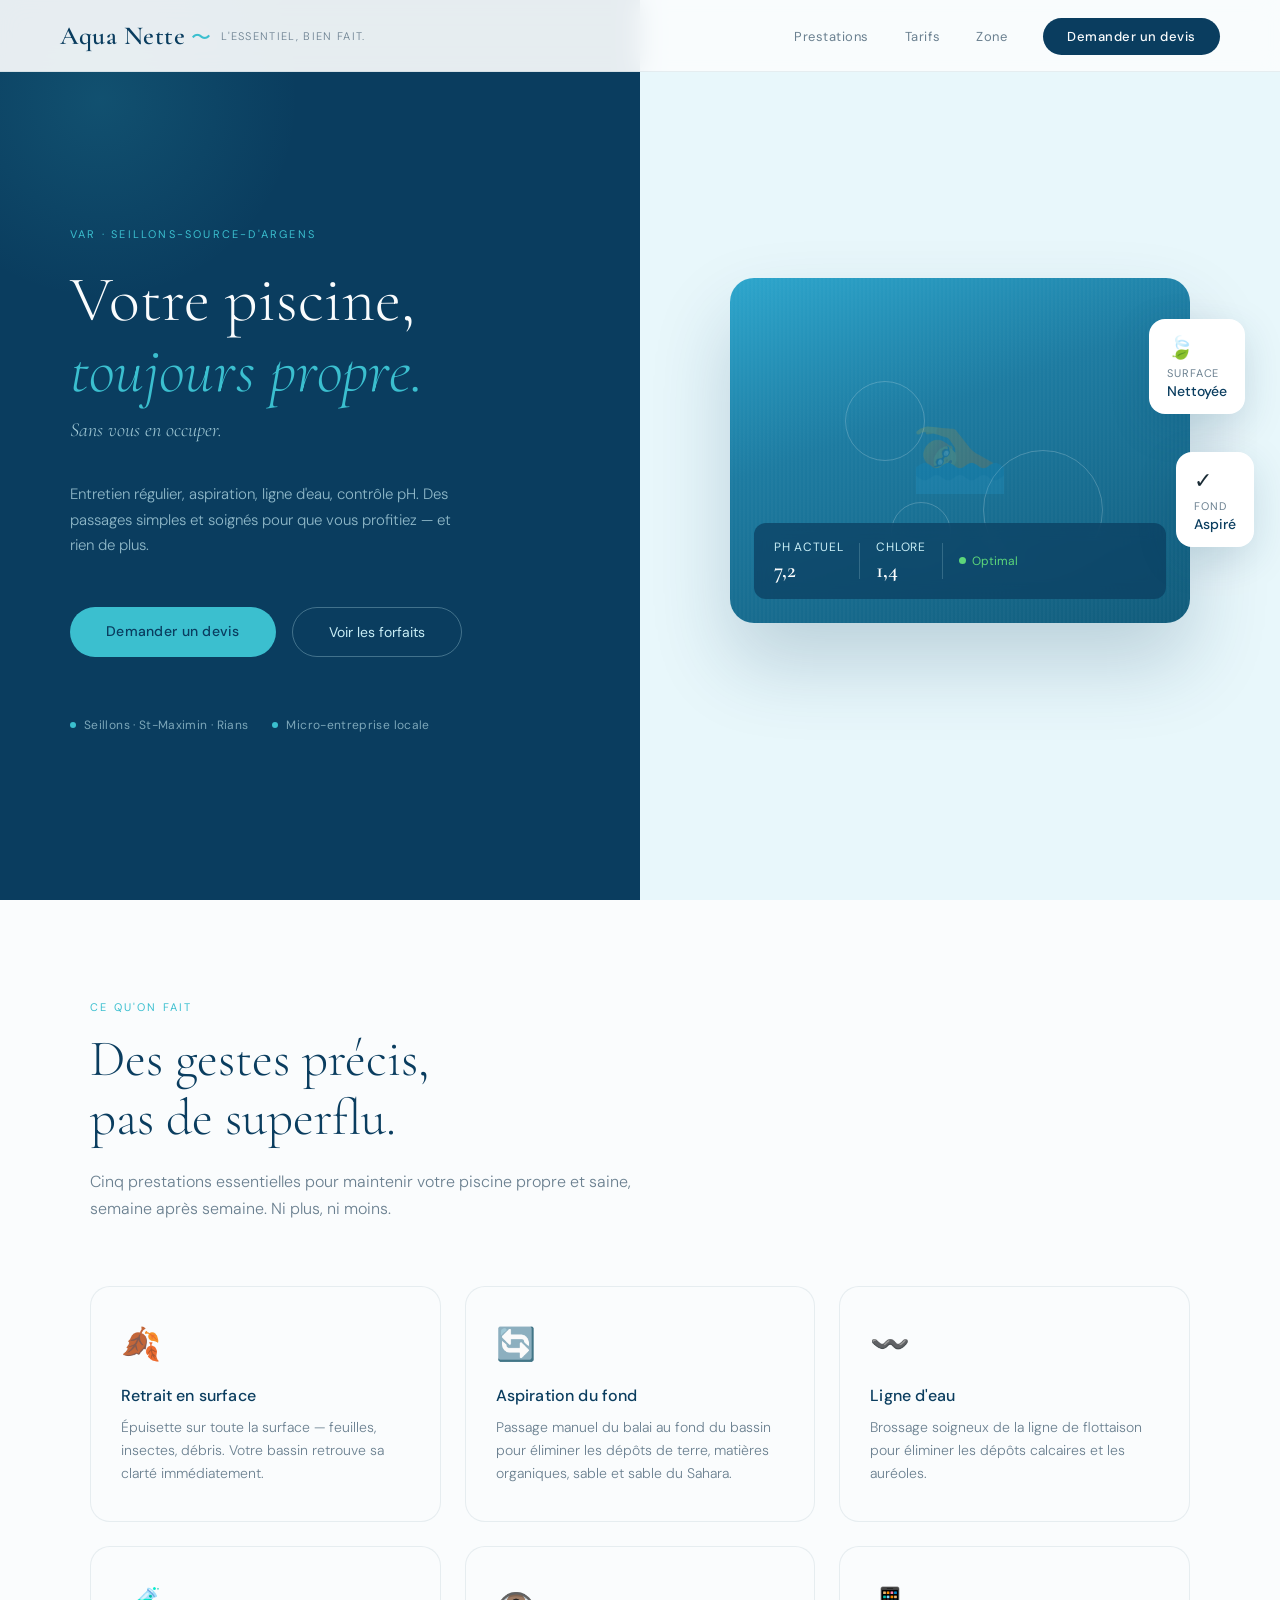
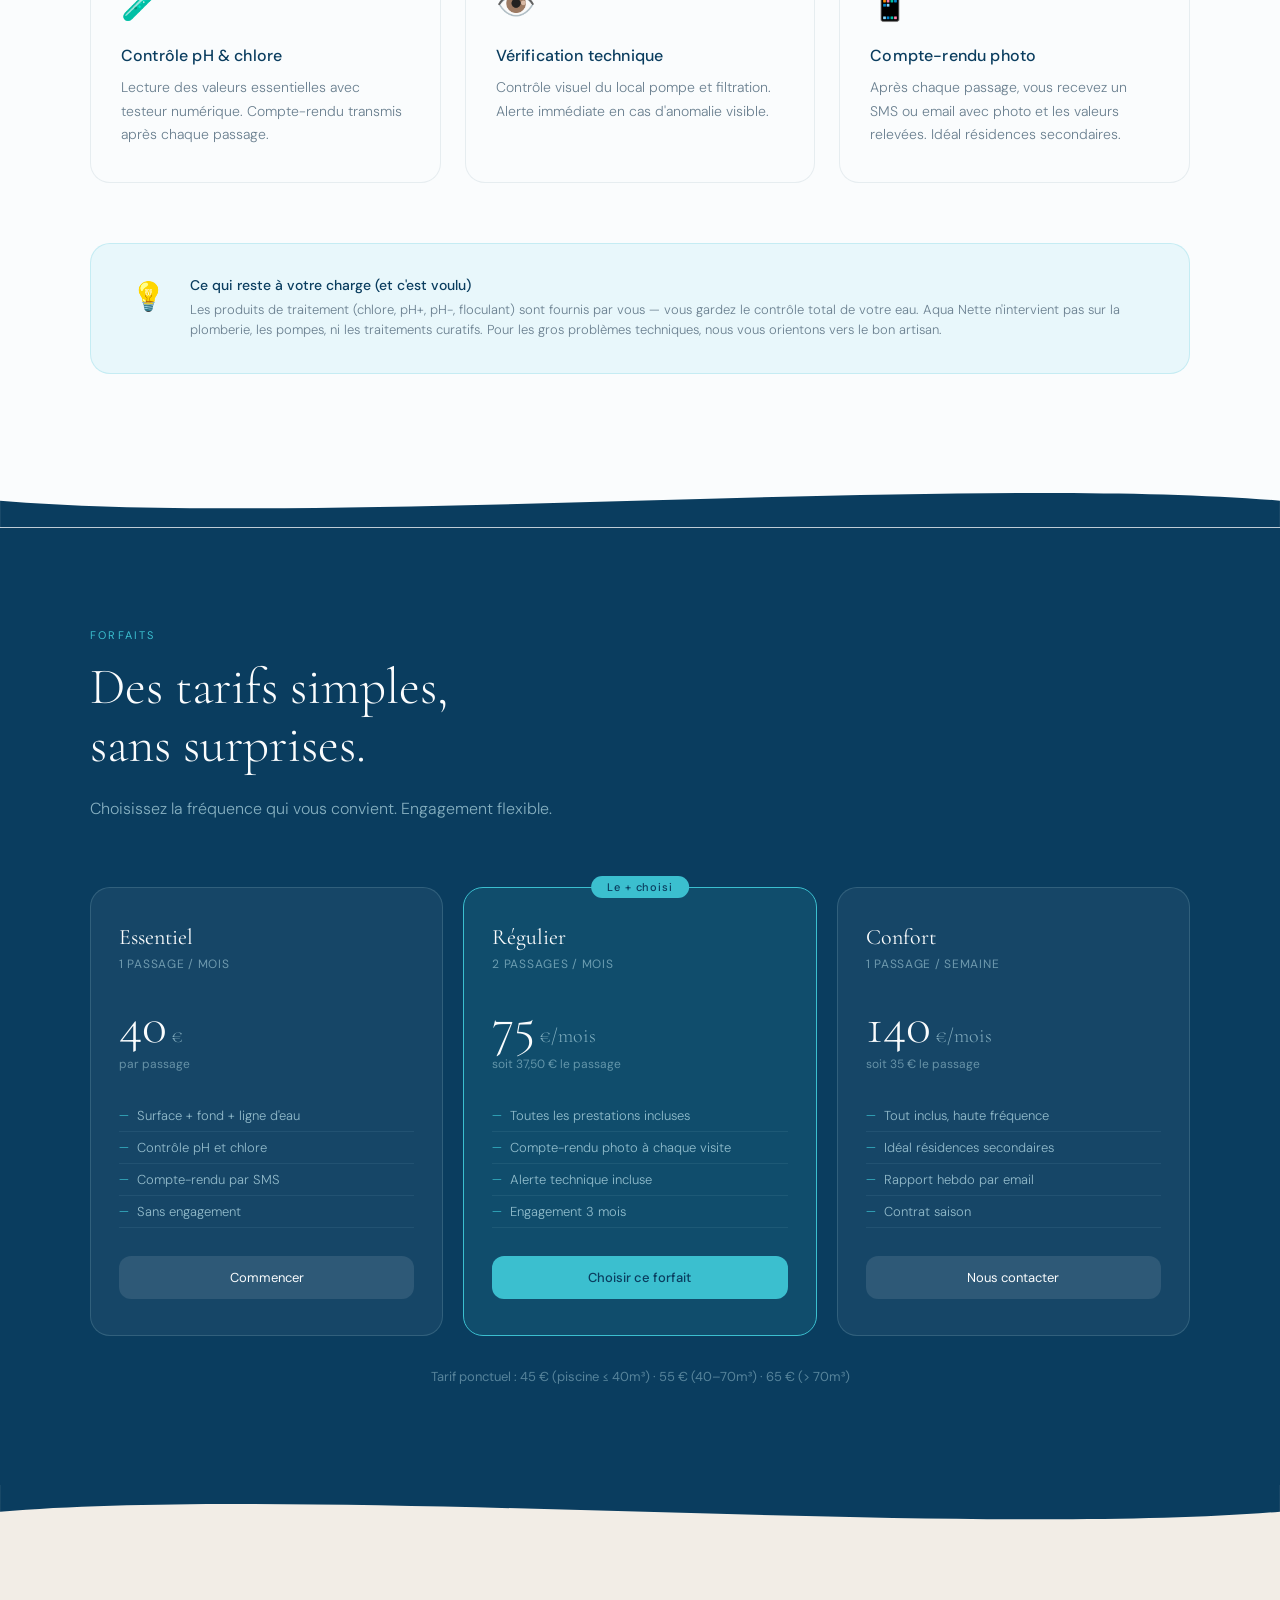
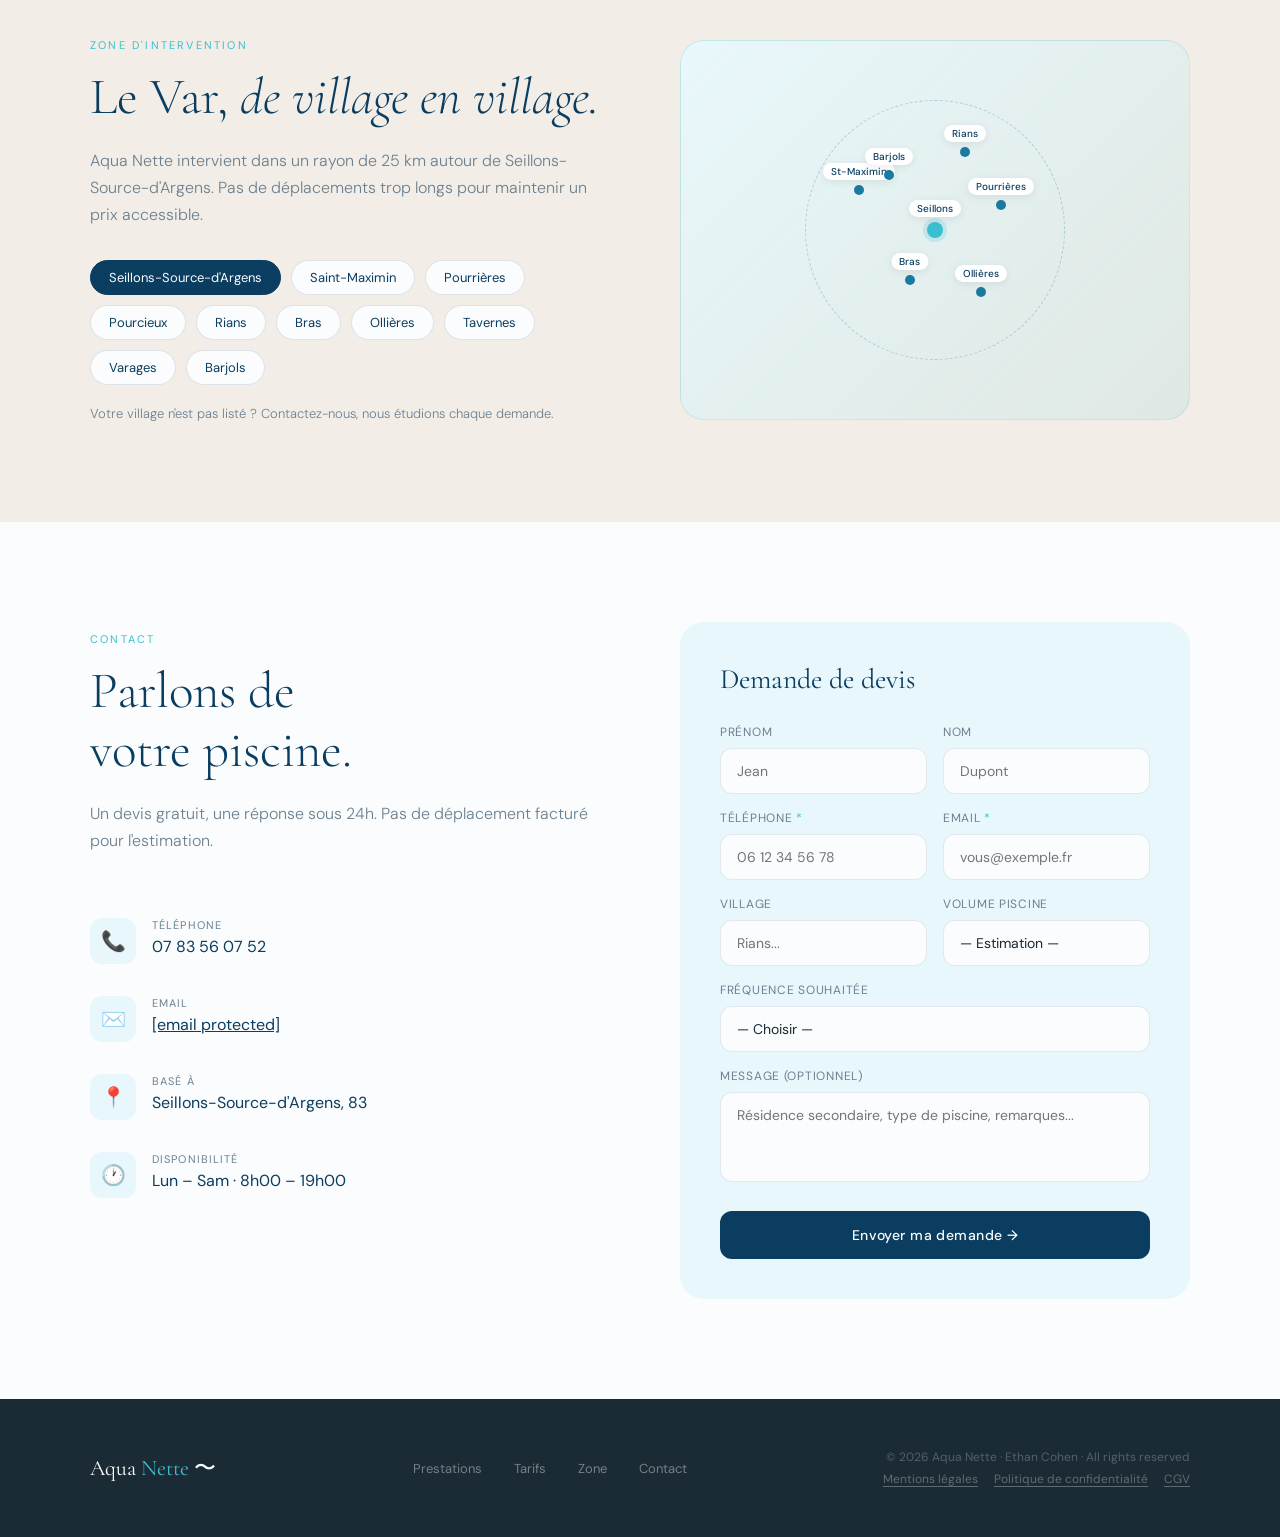
==== index.html @ e3f79525 "HTML file index final version" ====
<!DOCTYPE html>
<html lang="fr">
<head>
<meta charset="UTF-8">
<meta name="viewport" content="width=device-width, initial-scale=1.0">
<title>Aqua Nette — Nettoyage de piscines | Seillons-Source-d'Argens & Var</title>
<link rel="preconnect" href="https://fonts.googleapis.com">
<link rel="preconnect" href="https://fonts.gstatic.com" crossorigin>
<link href="https://fonts.googleapis.com/css2?family=Cormorant+Garamond:ital,wght@0,300;0,400;0,600;1,300;1,400&family=DM+Sans:wght@300;400;500&display=swap" rel="stylesheet">
<link rel="icon" type="image/png" href="assets/favicon-32x32.png">

<style>
:root {
  --bleu: #0A3D5F;
  --azure: #1B7AA0;
  --turquoise: #3BBFCF;
  --aqua-clair: #C8EDF5;
  --eau: #E8F7FB;
  --blanc: #FAFCFD;
  --sable: #F2EDE6;
  --texte: #1A2B35;
  --gris: #6B8090;
}

*, *::before, *::after { box-sizing: border-box; margin: 0; padding: 0; }

html { scroll-behavior: smooth; }

body {
  font-family: 'DM Sans', sans-serif;
  background: var(--blanc);
  color: var(--texte);
  overflow-x: hidden;
}

nav {
  position: fixed; top: 0; left: 0; right: 0; z-index: 100;
  display: flex; align-items: center; justify-content: space-between;
  padding: 20px 60px;
  background: rgba(250,252,253,0.92);
  backdrop-filter: blur(12px);
  border-bottom: 1px solid rgba(10,61,95,0.08);
  transition: all 0.3s ease;
}

.logo {
  display: flex; align-items: baseline; gap: 6px;
}
.logo-text {
  font-family: 'Cormorant Garamond', serif;
  font-size: 26px;
  font-weight: 600;
  color: var(--bleu);
  letter-spacing: 0.02em;
}
.logo-wave {
  color: var(--turquoise);
  font-size: 20px;
}
.logo-tagline {
  font-size: 11px;
  color: var(--gris);
  letter-spacing: 0.12em;
  text-transform: uppercase;
  font-weight: 300;
  margin-left: 4px;
  align-self: center;
}

nav ul { list-style: none; display: flex; gap: 36px; }
nav ul a {
  text-decoration: none;
  font-size: 13px;
  font-weight: 400;
  color: var(--gris);
  letter-spacing: 0.04em;
  transition: color 0.2s;
}
nav ul a:hover { color: var(--bleu); }

.nav-cta {
  background: var(--bleu);
  color: var(--blanc) !important;
  padding: 10px 24px;
  border-radius: 100px;
  font-weight: 500 !important;
  font-size: 13px !important;
  transition: background 0.2s, transform 0.2s !important;
}
.nav-cta:hover { background: var(--azure) !important; transform: translateY(-1px); }

.hero {
  min-height: 100vh;
  display: grid;
  grid-template-columns: 1fr 1fr;
  position: relative;
  overflow: hidden;
}

.hero-left {
  background: var(--bleu);
  display: flex; flex-direction: column; justify-content: center;
  padding: 140px 70px 80px 70px;
  position: relative;
  overflow: hidden;
}

.hero-left::before {
  content: '';
  position: absolute; top: -100px; left: -100px;
  width: 400px; height: 400px;
  background: radial-gradient(circle, rgba(59,191,207,0.15) 0%, transparent 70%);
  border-radius: 50%;
}

.hero-eyebrow {
  font-size: 11px;
  letter-spacing: 0.2em;
  text-transform: uppercase;
  color: var(--turquoise);
  font-weight: 400;
  margin-bottom: 24px;
  opacity: 0; animation: fadeUp 0.8s 0.2s forwards;
}

.hero-title {
  font-family: 'Cormorant Garamond', serif;
  font-size: clamp(48px, 5vw, 72px);
  font-weight: 300;
  color: var(--blanc);
  line-height: 1.1;
  margin-bottom: 12px;
  opacity: 0; animation: fadeUp 0.8s 0.35s forwards;
}

.hero-title em {
  font-style: italic;
  color: var(--turquoise);
}

.hero-subtitle {
  font-family: 'Cormorant Garamond', serif;
  font-size: 20px;
  font-weight: 300;
  font-style: italic;
  color: rgba(200,237,245,0.8);
  margin-bottom: 40px;
  opacity: 0; animation: fadeUp 0.8s 0.5s forwards;
}

.hero-desc {
  font-size: 15px;
  color: rgba(200,237,245,0.7);
  line-height: 1.7;
  max-width: 400px;
  margin-bottom: 48px;
  font-weight: 300;
  opacity: 0; animation: fadeUp 0.8s 0.65s forwards;
}

.hero-btns {
  display: flex; gap: 16px; flex-wrap: wrap;
  opacity: 0; animation: fadeUp 0.8s 0.8s forwards;
}

.btn-primary {
  background: var(--turquoise);
  color: var(--bleu);
  padding: 15px 36px;
  border-radius: 100px;
  font-size: 14px;
  font-weight: 500;
  text-decoration: none;
  transition: all 0.25s;
  letter-spacing: 0.02em;
}
.btn-primary:hover { background: #4DD4E6; transform: translateY(-2px); box-shadow: 0 8px 30px rgba(59,191,207,0.35); }

.btn-ghost {
  border: 1px solid rgba(200,237,245,0.3);
  color: var(--aqua-clair);
  padding: 15px 36px;
  border-radius: 100px;
  font-size: 14px;
  font-weight: 400;
  text-decoration: none;
  transition: all 0.25s;
}
.btn-ghost:hover { border-color: rgba(200,237,245,0.7); background: rgba(200,237,245,0.07); }

.hero-badges {
  display: flex; gap: 24px; margin-top: 60px;
  opacity: 0; animation: fadeUp 0.8s 0.95s forwards;
}
.badge {
  display: flex; align-items: center; gap: 8px;
  font-size: 12px; color: rgba(200,237,245,0.6);
  letter-spacing: 0.03em;
}
.badge-dot { width: 6px; height: 6px; border-radius: 50%; background: var(--turquoise); flex-shrink: 0; }

.hero-right {
  background: var(--eau);
  display: flex; align-items: center; justify-content: center;
  position: relative; overflow: hidden;
  padding: 100px 40px;
}

.pool-visual {
  position: relative;
  width: 100%; max-width: 460px;
  opacity: 0; animation: fadeIn 1.2s 0.6s forwards;
}

.pool-container {
  width: 100%;
  aspect-ratio: 4/3;
  border-radius: 24px;
  overflow: hidden;
  position: relative;
  box-shadow: 0 40px 80px rgba(10,61,95,0.2);
}

.pool-bg {
  width: 100%; height: 100%;
  background: linear-gradient(160deg, #2BA5CC 0%, #1B7AA0 40%, #0F5A7A 100%);
  position: relative;
  display: flex; align-items: center; justify-content: center;
}

.ripple {
  position: absolute;
  border-radius: 50%;
  border: 1px solid rgba(255,255,255,0.2);
  animation: ripple 4s linear infinite;
}
.ripple:nth-child(1) { width: 80px; height: 80px; top: 30%; left: 25%; animation-delay: 0s; }
.ripple:nth-child(2) { width: 120px; height: 120px; top: 50%; left: 55%; animation-delay: 1.5s; }
.ripple:nth-child(3) { width: 60px; height: 60px; top: 65%; left: 35%; animation-delay: 3s; }

@keyframes ripple {
  0% { transform: scale(0.8); opacity: 0.6; }
  100% { transform: scale(2.5); opacity: 0; }
}

.water-shimmer {
  position: absolute; inset: 0;
  background: repeating-linear-gradient(
    90deg,
    rgba(255,255,255,0) 0px,
    rgba(255,255,255,0.04) 2px,
    rgba(255,255,255,0) 4px
  );
  animation: shimmer 8s linear infinite;
}
@keyframes shimmer {
  0% { background-position: 0 0; }
  100% { background-position: 200px 0; }
}

.pool-icon {
  font-size: 80px;
  opacity: 0.15;
  filter: blur(0px);
}

.pool-overlay {
  position: absolute; bottom: 24px; left: 24px; right: 24px;
  background: rgba(10,61,95,0.7);
  backdrop-filter: blur(8px);
  border-radius: 12px;
  padding: 16px 20px;
  display: flex; align-items: center; gap: 16px;
}
.pool-overlay-label { font-size: 12px; color: var(--aqua-clair); letter-spacing: 0.06em; text-transform: uppercase; margin-bottom: 2px; }
.pool-overlay-value { font-family: 'Cormorant Garamond', serif; font-size: 22px; font-weight: 600; color: var(--blanc); }
.pool-overlay-divider { width: 1px; height: 36px; background: rgba(200,237,245,0.2); }
.pool-status { display: flex; align-items: center; gap: 6px; font-size: 12px; color: #5DD67A; }
.status-dot { width: 7px; height: 7px; border-radius: 50%; background: #5DD67A; animation: pulse 2s infinite; }
@keyframes pulse { 0%,100% { opacity: 1; } 50% { opacity: 0.4; } }

.float-card {
  position: absolute;
  background: white;
  border-radius: 16px;
  padding: 14px 18px;
  box-shadow: 0 12px 40px rgba(10,61,95,0.15);
  animation: float 5s ease-in-out infinite;
}
.float-card:nth-child(2) { animation-delay: 2s; top: 15%; right: -10%; }
.float-card:nth-child(3) { animation-delay: 1s; bottom: 20%; right: -8%; }

@keyframes float {
  0%, 100% { transform: translateY(0); }
  50% { transform: translateY(-8px); }
}

.card-icon { font-size: 22px; margin-bottom: 4px; }
.card-label { font-size: 11px; color: var(--gris); text-transform: uppercase; letter-spacing: 0.08em; }
.card-value { font-size: 14px; font-weight: 500; color: var(--bleu); margin-top: 2px; }

.section { padding: 100px 60px; }
.section-center { max-width: 1100px; margin: 0 auto; }

.section-label {
  font-size: 11px;
  letter-spacing: 0.2em;
  text-transform: uppercase;
  color: var(--turquoise);
  font-weight: 400;
  margin-bottom: 16px;
}

.section-title {
  font-family: 'Cormorant Garamond', serif;
  font-size: clamp(36px, 4vw, 54px);
  font-weight: 300;
  color: var(--bleu);
  line-height: 1.15;
  margin-bottom: 20px;
}

.section-lead {
  font-size: 16px;
  color: var(--gris);
  line-height: 1.7;
  max-width: 560px;
  font-weight: 300;
  margin-bottom: 64px;
}

.services-grid {
  display: grid;
  grid-template-columns: repeat(3, 1fr);
  gap: 24px;
  margin-bottom: 60px;
}

.service-card {
  background: var(--blanc);
  border: 1px solid rgba(10,61,95,0.08);
  border-radius: 20px;
  padding: 36px 30px;
  transition: all 0.3s ease;
  position: relative;
  overflow: hidden;
}
.service-card::before {
  content: '';
  position: absolute; bottom: 0; left: 0; right: 0; height: 3px;
  background: linear-gradient(90deg, var(--turquoise), var(--azure));
  transform: scaleX(0);
  transform-origin: left;
  transition: transform 0.35s ease;
}
.service-card:hover { transform: translateY(-4px); box-shadow: 0 20px 50px rgba(10,61,95,0.1); border-color: rgba(27,122,160,0.2); }
.service-card:hover::before { transform: scaleX(1); }

.service-icon {
  font-size: 32px;
  margin-bottom: 20px;
  display: block;
}
.service-title {
  font-size: 16px;
  font-weight: 500;
  color: var(--bleu);
  margin-bottom: 10px;
  letter-spacing: 0.01em;
}
.service-desc {
  font-size: 14px;
  color: var(--gris);
  line-height: 1.65;
  font-weight: 300;
}

.not-included {
  background: var(--eau);
  border-radius: 20px;
  padding: 32px 40px;
  border: 1px solid rgba(59,191,207,0.2);
  display: flex; align-items: flex-start; gap: 24px;
}
.not-included-icon { font-size: 28px; flex-shrink: 0; margin-top: 2px; }
.not-included-title { font-size: 14px; font-weight: 500; color: var(--bleu); margin-bottom: 6px; }
.not-included-desc { font-size: 13px; color: var(--gris); line-height: 1.6; font-weight: 300; }

.tarifs-bg { background: var(--bleu); }

.tarifs-grid {
  display: grid;
  grid-template-columns: repeat(3, 1fr);
  gap: 20px;
}

.tarif-card {
  background: rgba(255,255,255,0.05);
  border: 1px solid rgba(200,237,245,0.15);
  border-radius: 20px;
  padding: 36px 28px;
  transition: all 0.3s;
  position: relative;
}
.tarif-card.featured {
  background: rgba(59,191,207,0.12);
  border-color: var(--turquoise);
}
.tarif-card:hover { background: rgba(255,255,255,0.08); transform: translateY(-3px); }

.tarif-badge {
  position: absolute; top: -12px; left: 50%; transform: translateX(-50%);
  background: var(--turquoise);
  color: var(--bleu);
  font-size: 11px; font-weight: 500;
  padding: 4px 16px;
  border-radius: 100px;
  letter-spacing: 0.08em;
  white-space: nowrap;
}

.tarif-name {
  font-family: 'Cormorant Garamond', serif;
  font-size: 22px;
  font-weight: 400;
  color: var(--blanc);
  margin-bottom: 6px;
}
.tarif-freq {
  font-size: 12px;
  color: rgba(200,237,245,0.5);
  letter-spacing: 0.06em;
  margin-bottom: 28px;
  text-transform: uppercase;
}
.tarif-price {
  font-family: 'Cormorant Garamond', serif;
  font-size: 52px;
  font-weight: 300;
  color: var(--blanc);
  line-height: 1;
  margin-bottom: 4px;
}
.tarif-price span {
  font-size: 20px;
  color: rgba(200,237,245,0.6);
  margin-left: 4px;
}
.tarif-per { font-size: 12px; color: rgba(200,237,245,0.45); margin-bottom: 28px; }
.tarif-list { list-style: none; }
.tarif-list li {
  font-size: 13px; color: rgba(200,237,245,0.7);
  padding: 7px 0;
  border-bottom: 1px solid rgba(200,237,245,0.07);
  display: flex; align-items: center; gap: 8px;
  font-weight: 300;
}
.tarif-list li::before { content: '—'; color: var(--turquoise); font-size: 12px; flex-shrink: 0; }

.tarif-cta {
  display: block;
  margin-top: 28px;
  text-align: center;
  background: rgba(255,255,255,0.1);
  color: var(--blanc);
  padding: 13px;
  border-radius: 12px;
  font-size: 13px;
  text-decoration: none;
  transition: background 0.2s;
}
.tarif-cta:hover, .tarif-card.featured .tarif-cta { background: var(--turquoise); color: var(--bleu); font-weight: 500; }

.zone-section { background: var(--sable); }
.zone-grid { display: grid; grid-template-columns: 1fr 1fr; gap: 80px; align-items: center; }

.villages-list {
  display: flex; flex-wrap: wrap; gap: 10px;
  margin-top: 32px;
}
.village-tag {
  background: var(--blanc);
  border: 1px solid rgba(10,61,95,0.12);
  border-radius: 100px;
  padding: 8px 18px;
  font-size: 13px;
  color: var(--bleu);
  font-weight: 400;
  transition: all 0.2s;
}
.village-tag:hover { background: var(--bleu); color: var(--blanc); border-color: var(--bleu); }
.village-tag.main { background: var(--bleu); color: var(--blanc); border-color: var(--bleu); }

.map-visual {
  background: linear-gradient(135deg, var(--eau) 0%, rgba(59,191,207,0.1) 100%);
  border-radius: 24px;
  height: 380px;
  display: flex; align-items: center; justify-content: center;
  position: relative;
  border: 1px solid rgba(59,191,207,0.2);
  overflow: hidden;
}

.map-dot {
  position: absolute;
  width: 10px; height: 10px;
  border-radius: 50%;
  background: var(--azure);
}
.map-dot.center { width: 16px; height: 16px; background: var(--turquoise); box-shadow: 0 0 0 4px rgba(59,191,207,0.2); }
.map-dot::after {
  content: attr(data-name);
  position: absolute; top: -22px; left: 50%; transform: translateX(-50%);
  white-space: nowrap; font-size: 10px; color: var(--bleu); font-weight: 500;
  background: white; padding: 2px 8px; border-radius: 100px;
  box-shadow: 0 2px 8px rgba(0,0,0,0.08);
}

.map-radius {
  position: absolute;
  width: 260px; height: 260px;
  border-radius: 50%;
  border: 1px dashed rgba(27,122,160,0.3);
  top: 50%; left: 50%; transform: translate(-50%, -50%);
}

.contact-grid { display: grid; grid-template-columns: 1fr 1fr; gap: 80px; align-items: start; }

.contact-info { padding-top: 10px; }

.contact-item {
  display: flex; align-items: flex-start; gap: 16px;
  margin-bottom: 32px;
}
.contact-icon-box {
  width: 46px; height: 46px;
  background: var(--eau);
  border-radius: 12px;
  display: flex; align-items: center; justify-content: center;
  font-size: 20px;
  flex-shrink: 0;
}
.contact-label { font-size: 11px; color: var(--gris); text-transform: uppercase; letter-spacing: 0.1em; margin-bottom: 4px; }
.contact-value { font-size: 16px; color: var(--bleu); font-weight: 400; }

.contact-form {
  background: var(--eau);
  border-radius: 24px;
  padding: 40px;
}
.form-success {
  display: none;
  flex-direction: column;
  align-items: center;
  justify-content: center;
  text-align: center;
  padding: 60px 40px;
  gap: 20px;
  min-height: 320px;
}
.form-success-icon {
  width: 72px; height: 72px;
  background: var(--turquoise);
  border-radius: 50%;
  display: flex; align-items: center; justify-content: center;
  font-size: 32px;
  animation: popIn 0.4s cubic-bezier(0.175,0.885,0.32,1.275) forwards;
}
.form-success-title {
  font-family: 'Cormorant Garamond', serif;
  font-size: 28px; font-weight: 400;
  color: var(--bleu);
}
.form-success-text {
  font-size: 14px; color: var(--gris);
  line-height: 1.7; max-width: 340px;
}
.form-success-back {
  margin-top: 8px;
  background: var(--bleu); color: white;
  border: none; padding: 14px 32px;
  border-radius: 100px; font-size: 13px;
  font-family: 'DM Sans', sans-serif;
  cursor: pointer; font-weight: 500;
  transition: background 0.2s;
}
.form-success-back:hover { background: var(--azure); }
@keyframes popIn {
  from { transform: scale(0); opacity: 0; }
  to   { transform: scale(1); opacity: 1; }
}
.form-title {
  font-family: 'Cormorant Garamond', serif;
  font-size: 28px; font-weight: 400;
  color: var(--bleu);
  margin-bottom: 28px;
}
.form-row { display: grid; grid-template-columns: 1fr 1fr; gap: 16px; }
.form-group { margin-bottom: 16px; }
.form-label { font-size: 12px; color: var(--gris); letter-spacing: 0.06em; text-transform: uppercase; margin-bottom: 8px; display: block; font-weight: 400; }
.form-input, .form-select, .form-textarea {
  width: 100%;
  background: var(--blanc);
  border: 1px solid rgba(10,61,95,0.1);
  border-radius: 12px;
  padding: 13px 16px;
  font-family: 'DM Sans', sans-serif;
  font-size: 14px;
  color: var(--texte);
  outline: none;
  transition: border 0.2s, box-shadow 0.2s;
  appearance: none;
  -webkit-appearance: none;
}
.form-input:focus, .form-select:focus, .form-textarea:focus {
  border-color: var(--turquoise);
  box-shadow: 0 0 0 3px rgba(59,191,207,0.12);
}
.form-textarea { resize: none; height: 90px; }

.form-submit {
  width: 100%;
  background: var(--bleu);
  color: var(--blanc);
  border: none;
  padding: 15px;
  border-radius: 12px;
  font-family: 'DM Sans', sans-serif;
  font-size: 14px;
  font-weight: 500;
  cursor: pointer;
  transition: all 0.25s;
  margin-top: 8px;
  letter-spacing: 0.03em;
}
.form-submit:hover { background: var(--azure); transform: translateY(-1px); box-shadow: 0 6px 20px rgba(10,61,95,0.25); }

footer {
  background: var(--texte);
  padding: 50px 60px;
}
.footer-inner {
  max-width: 1100px; margin: 0 auto;
  display: flex; align-items: center; justify-content: space-between;
  flex-wrap: wrap; gap: 24px;
}
.footer-logo { font-family: 'Cormorant Garamond', serif; font-size: 22px; color: var(--blanc); font-weight: 400; }
.footer-logo span { color: var(--turquoise); }
.footer-links { display: flex; gap: 32px; }
.footer-links a { font-size: 13px; color: rgba(255,255,255,0.4); text-decoration: none; transition: color 0.2s; }
.footer-links a:hover { color: var(--turquoise); }
.footer-copy { font-size: 12px; color: rgba(255,255,255,0.25); }
.footer-mentions { font-size: 12px; color: rgba(255,255,255,0.3); cursor: pointer; text-decoration: underline; text-underline-offset: 3px; transition: color 0.2s; }
.footer-mentions:hover { color: var(--turquoise); }

.modal-overlay {
  display: none;
  position: fixed; inset: 0; z-index: 999;
  background: rgba(10,61,95,0.7);
  backdrop-filter: blur(6px);
  align-items: center; justify-content: center;
  padding: 24px;
}
.modal-overlay.open { display: flex; }
.modal-box {
  background: var(--blanc);
  border-radius: 20px;
  max-width: 720px; width: 100%;
  max-height: 85vh;
  overflow-y: auto;
  box-shadow: 0 40px 80px rgba(10,61,95,0.3);
  position: relative;
}
.modal-header {
  position: sticky; top: 0;
  background: var(--bleu);
  padding: 24px 32px;
  border-radius: 20px 20px 0 0;
  display: flex; align-items: center; justify-content: space-between;
}
.modal-title { font-family: 'Cormorant Garamond', serif; font-size: 26px; font-weight: 400; color: white; }
.modal-close {
  background: rgba(255,255,255,0.1); border: none; color: white;
  width: 36px; height: 36px; border-radius: 50%; font-size: 18px;
  cursor: pointer; display: flex; align-items: center; justify-content: center;
  transition: background 0.2s;
}
.modal-close:hover { background: rgba(255,255,255,0.2); }
.modal-body { padding: 32px; }
.ml-section { margin-bottom: 28px; }
.ml-title {
  font-size: 13px; font-weight: 600; color: var(--bleu);
  letter-spacing: 0.06em; text-transform: uppercase;
  margin-bottom: 10px;
  padding-bottom: 6px;
  border-bottom: 1px solid rgba(10,61,95,0.1);
}
.ml-text { font-size: 13.5px; color: #3a4a55; line-height: 1.75; font-weight: 300; }
.ml-text strong { font-weight: 500; color: var(--bleu); }
.ml-notice {
  background: var(--eau);
  border-left: 3px solid var(--turquoise);
  border-radius: 0 10px 10px 0;
  padding: 14px 16px;
  font-size: 12.5px; color: var(--bleu); line-height: 1.6;
  margin-top: 8px;
}

@keyframes fadeUp {
  from { opacity: 0; transform: translateY(24px); }
  to { opacity: 1; transform: translateY(0); }
}
@keyframes fadeIn {
  from { opacity: 0; }
  to { opacity: 1; }
}

.reveal {
  opacity: 0; transform: translateY(30px);
  transition: opacity 0.7s ease, transform 0.7s ease;
}
.reveal.visible { opacity: 1; transform: translateY(0); }

@media (max-width: 900px) {
  nav { padding: 16px 24px; }
  nav ul { display: none; }
  .hero { grid-template-columns: 1fr; }
  .hero-left { padding: 120px 32px 60px; }
  .hero-right { min-height: 400px; padding: 60px 24px; }
  .section { padding: 70px 24px; }
  .services-grid, .tarifs-grid, .zone-grid, .contact-grid { grid-template-columns: 1fr; gap: 24px; }
  .float-card { display: none; }
}

.wave-divider {
  width: 100%; overflow: hidden; line-height: 0;
  background: var(--bleu);
}
.wave-divider svg { display: block; }
</style>
</head>
<body>

<nav>
  <div class="logo">
    <span class="logo-text">Aqua Nette</span>
    <span class="logo-wave">〜</span>
    <span class="logo-tagline">L'essentiel, bien fait.</span>
  </div>
  <ul>
    <li><a href="#services">Prestations</a></li>
    <li><a href="#tarifs">Tarifs</a></li>
    <li><a href="#zone">Zone</a></li>
    <li><a href="#contact" class="nav-cta">Demander un devis</a></li>
  </ul>
</nav>

<section class="hero">
  <div class="hero-left">
    <p class="hero-eyebrow">Var · Seillons-Source-d'Argens</p>
    <h1 class="hero-title">Votre piscine,<br><em>toujours propre.</em></h1>
    <p class="hero-subtitle">Sans vous en occuper.</p>
    <p class="hero-desc">Entretien régulier, aspiration, ligne d'eau, contrôle pH. Des passages simples et soignés pour que vous profitiez — et rien de plus.</p>
    <div class="hero-btns">
      <a href="#contact" class="btn-primary">Demander un devis</a>
      <a href="#tarifs" class="btn-ghost">Voir les forfaits</a>
    </div>
    <div class="hero-badges">
      <div class="badge"><div class="badge-dot"></div> Seillons · St-Maximin · Rians</div>
      <div class="badge"><div class="badge-dot"></div> Micro-entreprise locale</div>
    </div>
  </div>

  <div class="hero-right">
    <div class="pool-visual">
      <div class="pool-container">
        <div class="pool-bg">
          <div class="ripple"></div>
          <div class="ripple"></div>
          <div class="ripple"></div>
          <div class="water-shimmer"></div>
          <div class="pool-icon">🏊</div>
          <div class="pool-overlay">
            <div>
              <div class="pool-overlay-label">pH actuel</div>
              <div class="pool-overlay-value">7,2</div>
            </div>
            <div class="pool-overlay-divider"></div>
            <div>
              <div class="pool-overlay-label">Chlore</div>
              <div class="pool-overlay-value">1,4</div>
            </div>
            <div class="pool-overlay-divider"></div>
            <div class="pool-status">
              <div class="status-dot"></div>
              Optimal
            </div>
          </div>
        </div>
      </div>

      <div class="float-card" style="top:12%; right:-12%; animation-delay:0s;">
        <div class="card-icon">🍃</div>
        <div class="card-label">Surface</div>
        <div class="card-value">Nettoyée</div>
      </div>

      <div class="float-card" style="bottom:22%; right:-14%; animation-delay:1.8s;">
        <div class="card-icon">✓</div>
        <div class="card-label">Fond</div>
        <div class="card-value">Aspiré</div>
      </div>
    </div>
  </div>
</section>

<section class="section" id="services">
  <div class="section-center">
    <p class="section-label reveal">Ce qu'on fait</p>
    <h2 class="section-title reveal">Des gestes précis,<br>pas de superflu.</h2>
    <p class="section-lead reveal">Cinq prestations essentielles pour maintenir votre piscine propre et saine, semaine après semaine. Ni plus, ni moins.</p>

    <div class="services-grid">
      <div class="service-card reveal">
        <span class="service-icon">🍂</span>
        <div class="service-title">Retrait en surface</div>
        <p class="service-desc">Épuisette sur toute la surface — feuilles, insectes, débris. Votre bassin retrouve sa clarté immédiatement.</p>
      </div>
      <div class="service-card reveal" style="transition-delay:0.1s">
        <span class="service-icon">🔄</span>
        <div class="service-title">Aspiration du fond</div>
        <p class="service-desc">Passage manuel du balai au fond du bassin pour éliminer les dépôts de terre, matières organiques, sable et sable du Sahara.</p>
      </div>
      <div class="service-card reveal" style="transition-delay:0.2s">
        <span class="service-icon">〰️</span>
        <div class="service-title">Ligne d'eau</div>
        <p class="service-desc">Brossage soigneux de la ligne de flottaison pour éliminer les dépôts calcaires et les auréoles.</p>
      </div>
      <div class="service-card reveal" style="transition-delay:0.1s">
        <span class="service-icon">🧪</span>
        <div class="service-title">Contrôle pH & chlore</div>
        <p class="service-desc">Lecture des valeurs essentielles avec testeur numérique. Compte-rendu transmis après chaque passage.</p>
      </div>
      <div class="service-card reveal" style="transition-delay:0.2s">
        <span class="service-icon">👁️</span>
        <div class="service-title">Vérification technique</div>
        <p class="service-desc">Contrôle visuel du local pompe et filtration. Alerte immédiate en cas d'anomalie visible.</p>
      </div>
      <div class="service-card reveal" style="transition-delay:0.3s" style="background: var(--eau); border-color: rgba(59,191,207,0.25);">
        <span class="service-icon">📱</span>
        <div class="service-title">Compte-rendu photo</div>
        <p class="service-desc">Après chaque passage, vous recevez un SMS ou email avec photo et les valeurs relevées. Idéal résidences secondaires.</p>
      </div>
    </div>

    <div class="not-included reveal">
      <div class="not-included-icon">💡</div>
      <div>
        <div class="not-included-title">Ce qui reste à votre charge (et c'est voulu)</div>
        <div class="not-included-desc">Les produits de traitement (chlore, pH+, pH-, floculant) sont fournis par vous — vous gardez le contrôle total de votre eau. Aqua Nette n'intervient pas sur la plomberie, les pompes, ni les traitements curatifs. Pour les gros problèmes techniques, nous vous orientons vers le bon artisan.</div>
      </div>
    </div>
  </div>
</section>

<div class="wave-divider" style="background:var(--blanc);">
  <svg viewBox="0 0 1440 60" xmlns="http://www.w3.org/2000/svg">
    <path d="M0,30 C360,60 1080,0 1440,30 L1440,60 L0,60 Z" fill="#0A3D5F"/>
  </svg>
</div>

<section class="section tarifs-bg" id="tarifs">
  <div class="section-center">
    <p class="section-label reveal" style="color:var(--turquoise)">Forfaits</p>
    <h2 class="section-title reveal" style="color:var(--blanc)">Des tarifs simples,<br>sans surprises.</h2>
    <p class="section-lead reveal" style="color:rgba(200,237,245,0.65)">Choisissez la fréquence qui vous convient. Engagement flexible.</p>

    <div class="tarifs-grid">
      <div class="tarif-card reveal">
        <div class="tarif-name">Essentiel</div>
        <div class="tarif-freq">1 passage / mois</div>
        <div class="tarif-price">40<span>€</span></div>
        <div class="tarif-per">par passage</div>
        <ul class="tarif-list">
          <li>Surface + fond + ligne d'eau</li>
          <li>Contrôle pH et chlore</li>
          <li>Compte-rendu par SMS</li>
          <li>Sans engagement</li>
        </ul>
        <a href="#contact" class="tarif-cta">Commencer</a>
      </div>

      <div class="tarif-card featured reveal" style="transition-delay:0.1s">
        <div class="tarif-badge">Le + choisi</div>
        <div class="tarif-name">Régulier</div>
        <div class="tarif-freq">2 passages / mois</div>
        <div class="tarif-price">75<span>€/mois</span></div>
        <div class="tarif-per">soit 37,50 € le passage</div>
        <ul class="tarif-list">
          <li>Toutes les prestations incluses</li>
          <li>Compte-rendu photo à chaque visite</li>
          <li>Alerte technique incluse</li>
          <li>Engagement 3 mois</li>
        </ul>
        <a href="#contact" class="tarif-cta">Choisir ce forfait</a>
      </div>

      <div class="tarif-card reveal" style="transition-delay:0.2s">
        <div class="tarif-name">Confort</div>
        <div class="tarif-freq">1 passage / semaine</div>
        <div class="tarif-price">140<span>€/mois</span></div>
        <div class="tarif-per">soit 35 € le passage</div>
        <ul class="tarif-list">
          <li>Tout inclus, haute fréquence</li>
          <li>Idéal résidences secondaires</li>
          <li>Rapport hebdo par email</li>
          <li>Contrat saison</li>
        </ul>
        <a href="#contact" class="tarif-cta">Nous contacter</a>
      </div>
    </div>

    <p class="reveal" style="text-align:center; color:rgba(200,237,245,0.4); font-size:13px; margin-top:32px;">Tarif ponctuel : 45 € (piscine ≤ 40m³) · 55 € (40–70m³) · 65 € (> 70m³)</p>
  </div>
</section>

<div class="wave-divider" style="background:var(--sable);">
  <svg viewBox="0 0 1440 60" xmlns="http://www.w3.org/2000/svg">
    <path d="M0,30 C360,0 1080,60 1440,30 L1440,0 L0,0 Z" fill="#0A3D5F"/>
  </svg>
</div>

<section class="section zone-section" id="zone">
  <div class="section-center">
    <div class="zone-grid">
      <div>
        <p class="section-label reveal">Zone d'intervention</p>
        <h2 class="section-title reveal">Le Var, <em style="font-style:italic">de village en village.</em></h2>
        <p class="section-lead reveal" style="margin-bottom:24px;">Aqua Nette intervient dans un rayon de 25 km autour de Seillons-Source-d'Argens. Pas de déplacements trop longs pour maintenir un prix accessible.</p>
        <div class="villages-list reveal">
          <span class="village-tag main">Seillons-Source-d'Argens</span>
          <span class="village-tag">Saint-Maximin</span>
          <span class="village-tag">Pourrières</span>
          <span class="village-tag">Pourcieux</span>
          <span class="village-tag">Rians</span>
          <span class="village-tag">Bras</span>
          <span class="village-tag">Ollières</span>
          <span class="village-tag">Tavernes</span>
          <span class="village-tag">Varages</span>
          <span class="village-tag">Barjols</span>
        </div>
        <p class="reveal" style="font-size:13px; color:var(--gris); margin-top:20px; font-weight:300;">Votre village n'est pas listé ? Contactez-nous, nous étudions chaque demande.</p>
      </div>
      <div>
        <div class="map-visual reveal">
          <div class="map-radius"></div>
          <div class="map-dot center" data-name="Seillons" style="top:50%;left:50%;transform:translate(-50%,-50%)"></div>
          <div class="map-dot" data-name="St-Maximin" style="top:38%;left:34%"></div>
          <div class="map-dot" data-name="Pourrières" style="top:42%;left:62%"></div>
          <div class="map-dot" data-name="Rians" style="top:28%;left:55%"></div>
          <div class="map-dot" data-name="Bras" style="top:62%;left:44%"></div>
          <div class="map-dot" data-name="Ollières" style="top:65%;left:58%"></div>
          <div class="map-dot" data-name="Barjols" style="top:34%;left:40%"></div>
        </div>
      </div>
    </div>
  </div>
</section>

<section class="section" id="contact">
  <div class="section-center">
    <div class="contact-grid">
      <div class="contact-info">
        <p class="section-label reveal">Contact</p>
        <h2 class="section-title reveal">Parlons de<br>votre piscine.</h2>
        <p class="section-lead reveal">Un devis gratuit, une réponse sous 24h. Pas de déplacement facturé pour l'estimation.</p>

        <div class="contact-item reveal">
          <div class="contact-icon-box">📞</div>
          <div>
            <div class="contact-label">Téléphone</div>
            <div class="contact-value">07 83 56 07 52</div>
          </div>
        </div>
        <div class="contact-item reveal">
          <div class="contact-icon-box">✉️</div>
          <div>
            <div class="contact-label">Email</div>
            <div class="contact-value"><a href="/cdn-cgi/l/email-protection#99faf6f7edf8faedf8e8ecf8f7fcededfcd9fef4f8f0f5b7faf6f4" style="color:inherit;"><span class="__cf_email__" data-cfemail="90f3fffee4f1f3e4f1e1e5f1fef5e4e4f5d0f7fdf1f9fcbef3fffd">[email&#160;protected]</span></a></div>
          </div>
        </div>
        <div class="contact-item reveal">
          <div class="contact-icon-box">📍</div>
          <div>
            <div class="contact-label">Basé à</div>
            <div class="contact-value">Seillons-Source-d'Argens, 83</div>
          </div>
        </div>
        <div class="contact-item reveal">
          <div class="contact-icon-box">🕐</div>
          <div>
            <div class="contact-label">Disponibilité</div>
            <div class="contact-value">Lun – Sam · 8h00 – 19h00</div>
          </div>
        </div>
      </div>

      <div class="reveal">
        <form class="contact-form" name="devis" method="POST" action="/" data-netlify="true" netlify-honeypot="bot-field">
          <input type="hidden" name="form-name" value="devis">
          <p style="display:none;"><input name="bot-field"></p>
          <div class="form-title">Demande de devis</div>
          <div class="form-row">
            <div class="form-group">
              <label class="form-label">Prénom</label>
              <input type="text" name="prenom" class="form-input" placeholder="Jean">
            </div>
            <div class="form-group">
              <label class="form-label">Nom</label>
              <input type="text" name="nom" class="form-input" placeholder="Dupont">
            </div>
          </div>
          <div class="form-row">
            <div class="form-group">
              <label class="form-label">Téléphone <span style="color:var(--turquoise);">*</span></label>
              <input type="tel" name="telephone" class="form-input" placeholder="06 12 34 56 78" required>
            </div>
            <div class="form-group">
              <label class="form-label">Email <span style="color:var(--turquoise);">*</span></label>
              <input type="email" name="email" class="form-input" placeholder="vous@exemple.fr" required>
            </div>
          </div>
          <div class="form-row">
            <div class="form-group">
              <label class="form-label">Village</label>
              <input type="text" name="village" class="form-input" placeholder="Rians...">
            </div>
            <div class="form-group">
              <label class="form-label">Volume piscine</label>
              <select name="volume" class="form-select">
                <option>— Estimation —</option>
                <option>Moins de 40 m³</option>
                <option>40 à 70 m³</option>
                <option>Plus de 70 m³</option>
              </select>
            </div>
          </div>
          <div class="form-group">
            <label class="form-label">Fréquence souhaitée</label>
            <select name="frequence" class="form-select">
              <option>— Choisir —</option>
              <option>1 passage / mois</option>
              <option>2 passages / mois</option>
              <option>Chaque semaine</option>
              <option>Ponctuel (à la demande)</option>
            </select>
          </div>
          <div class="form-group">
            <label class="form-label">Message (optionnel)</label>
            <textarea name="message" class="form-textarea" placeholder="Résidence secondaire, type de piscine, remarques..."></textarea>
          </div>
          <button type="submit" class="form-submit">Envoyer ma demande →</button>
        </form>
        <div class="contact-form form-success" id="form-success">
          <div class="form-success-icon">✓</div>
          <div class="form-success-title">Demande envoyée !</div>
          <div class="form-success-text">Merci, votre demande a bien été reçue. Ethan vous répondra dans les 2 heures, du lundi au samedi de 8h à 19h.</div>
          <button class="form-success-back" onclick="window.scrollTo({top:0,behavior:'smooth'});document.getElementById('form-success').style.display='none';document.querySelector('.contact-form:not(#form-success)').style.display='block';">
            ← Retour à l'accueil
          </button>
        </div>
      </div>
    </div>
  </div>
</section>

<footer>
  <div class="footer-inner">
    <div class="footer-logo">Aqua <span>Nette</span> 〜</div>
    <div class="footer-links">
      <a href="#services">Prestations</a>
      <a href="#tarifs">Tarifs</a>
      <a href="#zone">Zone</a>
      <a href="#contact">Contact</a>
    </div>
    <div style="display:flex; flex-direction:column; align-items:flex-end; gap:6px;">
      <div class="footer-copy">© 2026 Aqua Nette · Ethan Cohen · All rights reserved</div>
      <div style="display:flex;gap:16px;">
        <span class="footer-mentions" onclick="document.getElementById('modal-ml').classList.add('open')">Mentions légales</span>
        <span class="footer-mentions" onclick="document.getElementById('modal-pc').classList.add('open')">Politique de confidentialité</span>
        <span class="footer-mentions" onclick="document.getElementById('modal-cgv').classList.add('open')">CGV</span>
      </div>
    </div>
  </div>
</footer>

<div class="modal-overlay" id="modal-ml" onclick="if(event.target===this)this.classList.remove('open')">
  <div class="modal-box">
    <div class="modal-header">
      <div class="modal-title">Mentions légales</div>
      <button class="modal-close" onclick="document.getElementById('modal-ml').classList.remove('open')">✕</button>
    </div>
    <div class="modal-body">

      <div class="ml-notice">
        Conformément à l'article 6 de la loi n°2004-575 du 21 juin 2004 pour la confiance dans l'économie numérique (LCEN), les informations suivantes sont portées à la connaissance des utilisateurs et visiteurs du site aquanette.fr.
      </div>

      <div style="height:24px;"></div>

      <div class="ml-section">
        <div class="ml-title">1. Éditeur du site</div>
        <div class="ml-text">
          <strong>Nom :</strong> Ethan Cohen<br>
          <strong>Statut :</strong> Micro-entrepreneur (entreprise individuelle)<br>
          <strong>Activité :</strong> Nettoyage de piscines — Code APE 8129B<br>
          <strong>Adresse :</strong> Seillons-Source-d'Argens, 83 (Var), France<br>
          <strong>Téléphone :</strong> 07 83 56 07 52<br>
          <strong>Email :</strong> <a href="/cdn-cgi/l/email-protection#0f6c60617b6e6c7b6e7e7a6e616a7b7b6a4f68626e6663216c6062" style="color:inherit;"><span class="__cf_email__" data-cfemail="ed8e8283998c8e998c9c988c8388999988ad8a808c8481c38e8280">[email&#160;protected]</span></a><br>
          <strong>SIRET :</strong> [À compléter après immatriculation]<br>
          <strong>Numéro URSSAF :</strong> [À compléter]<br>
          <strong>Pas de TVA intracommunautaire</strong> (franchise en base de TVA — art. 293 B du CGI)
        </div>
      </div>

      <div class="ml-section">
        <div class="ml-title">2. Hébergeur du site</div>
        <div class="ml-text">
          <strong>Hébergeur :</strong> Netlify, Inc.<br>
          <strong>Adresse :</strong> 2325 3rd Street, Suite 296, San Francisco, CA 94107, États-Unis<br>
          <strong>Site :</strong> https://www.netlify.com/<br><br>
        </div>
      </div>

      <div class="ml-section">
        <div class="ml-title">3. Propriété intellectuelle</div>
        <div class="ml-text">
          L'ensemble des éléments constituant ce site (textes, visuels, logo, structure) est la propriété exclusive d'Ethan Cohen — Aqua Nette. Toute reproduction, même partielle, est interdite sans autorisation écrite préalable.
        </div>
      </div>

      <div class="ml-section">
        <div class="ml-title">4. Données personnelles & RGPD</div>
        <div class="ml-text">
          Les informations collectées via le formulaire de contact (nom, téléphone, email) sont utilisées exclusivement pour répondre à vos demandes de devis. Elles ne sont ni revendues, ni transmises à des tiers.<br><br>
          Conformément au Règlement (UE) 2016/679 (RGPD) et à la loi Informatique et Libertés, vous disposez d'un droit d'accès, de rectification et de suppression de vos données. Pour exercer ce droit : <strong><a href="/cdn-cgi/l/email-protection#d0b3bfbea4b1b3a4b1a1a5b1beb5a4a4b590b7bdb1b9bcfeb3bfbd" style="color:inherit;"><span class="__cf_email__" data-cfemail="0c6f6362786d6f786d7d796d62697878694c6b616d6560226f6361">[email&#160;protected]</span></a></strong><br><br>
          <strong>Durée de conservation :</strong> les données de contact sont conservées 3 ans maximum à compter du dernier échange.
        </div>
      </div>

      <div class="ml-section">
        <div class="ml-title">5. Cookies</div>
        <div class="ml-text">
          Ce site n'utilise pas de cookies de traçage ou publicitaires. Aucune donnée de navigation n'est collectée à des fins analytiques ou commerciales.
        </div>
      </div>

      <div class="ml-section">
        <div class="ml-title">6. Responsabilité</div>
        <div class="ml-text">
          Aqua Nette s'efforce de maintenir les informations de ce site à jour et exactes. Toutefois, la responsabilité de l'éditeur ne saurait être engagée en cas d'inexactitude ou d'omission. Les liens hypertextes pointant vers des sites tiers sont fournis à titre informatif ; Aqua Nette n'en contrôle pas le contenu.
        </div>
      </div>

      <div class="ml-section">
        <div class="ml-title">7. Droit applicable</div>
        <div class="ml-text">
          Le présent site est soumis au droit français. Tout litige relatif à son utilisation relève de la compétence exclusive des tribunaux français.
        </div>
      </div>

      <div class="ml-notice" style="margin-top:0;">
        ⚠️ <strong>À faire avant la mise en ligne :</strong> compléter le numéro SIRET (obtenu après immatriculation à l'URSSAF) et le nom de votre hébergeur web dans les sections 1 et 2 ci-dessus.
      </div>

    </div>
  </div>
</div>

<div class="modal-overlay" id="modal-pc" onclick="if(event.target===this)this.classList.remove('open')">
  <div class="modal-box">
    <div class="modal-header">
      <div class="modal-title">Politique de confidentialité</div>
      <button class="modal-close" onclick="document.getElementById('modal-pc').classList.remove('open')">✕</button>
    </div>
    <div class="modal-body">
      <div class="ml-notice">Conformément au Règlement Général sur la Protection des Données (RGPD — Règlement UE 2016/679) et à la loi Informatique et Libertés n°78-17 du 6 janvier 1978 modifiée.</div>
      <div style="height:20px;"></div>

      <div class="ml-section">
        <div class="ml-title">1. Responsable du traitement</div>
        <div class="ml-text"><strong>Ethan Cohen</strong> — Aqua Nette, micro-entrepreneur<br>Seillons-Source-d'Argens, 83 (Var)<br>Contact : <a href="/cdn-cgi/l/email-protection#75161a1b01141601140400141b10010110351218141c195b161a18" style="color:inherit;"><span class="__cf_email__" data-cfemail="96f5f9f8e2f7f5e2f7e7e3f7f8f3e2e2f3d6f1fbf7fffab8f5f9fb">[email&#160;protected]</span></a> · 07 83 56 07 52</div>
      </div>

      <div class="ml-section">
        <div class="ml-title">2. Données collectées</div>
        <div class="ml-text">
          Via le formulaire de contact, les données suivantes peuvent être collectées :<br><br>
          — Prénom et nom<br>
          — Numéro de téléphone<br>
          — Adresse email<br>
          — Village / commune<br>
          — Volume de la piscine et fréquence souhaitée<br>
          — Message libre (optionnel)<br><br>
          <strong>Aucune donnée bancaire</strong> n'est collectée via ce site.
        </div>
      </div>

      <div class="ml-section">
        <div class="ml-title">3. Finalités du traitement</div>
        <div class="ml-text">
          Les données collectées sont utilisées exclusivement pour :<br><br>
          — Répondre à vos demandes de devis et questions<br>
          — Établir et gérer les contrats de prestation<br>
          — Envoyer les comptes-rendus d'intervention<br>
          — Facturation et suivi comptable<br><br>
          <strong>Base légale :</strong> exécution d'un contrat (art. 6.1.b RGPD) et intérêt légitime (art. 6.1.f RGPD).
        </div>
      </div>

      <div class="ml-section">
        <div class="ml-title">4. Durée de conservation</div>
        <div class="ml-text">
          — Données prospects (sans suite) : <strong>1 an</strong> à compter du dernier contact<br>
          — Données clients actifs : <strong>durée de la relation commerciale + 3 ans</strong><br>
          — Données de facturation : <strong>10 ans</strong> (obligation comptable légale)
        </div>
      </div>

      <div class="ml-section">
        <div class="ml-title">5. Partage des données</div>
        <div class="ml-text">Vos données ne sont <strong>jamais vendues ni transmises à des tiers</strong> à des fins commerciales. Elles peuvent être partagées uniquement avec des prestataires techniques strictement nécessaires (hébergeur du site), tenus par des obligations de confidentialité.</div>
      </div>

      <div class="ml-section">
        <div class="ml-title">6. Vos droits</div>
        <div class="ml-text">
          Conformément au RGPD, vous disposez des droits suivants :<br><br>
          — <strong>Droit d'accès</strong> : obtenir une copie de vos données<br>
          — <strong>Droit de rectification</strong> : corriger des données inexactes<br>
          — <strong>Droit à l'effacement</strong> : demander la suppression de vos données<br>
          — <strong>Droit d'opposition</strong> : vous opposer au traitement<br>
          — <strong>Droit à la portabilité</strong> : recevoir vos données dans un format lisible<br><br>
          Pour exercer ces droits : <strong><a href="/cdn-cgi/l/email-protection#284b47465c494b5c49595d49464d5c5c4d684f45494144064b4745" style="color:inherit;"><span class="__cf_email__" data-cfemail="f4979b9a80959780958581959a91808091b49399959d98da979b99">[email&#160;protected]</span></a></strong><br>
          Réponse sous 30 jours. En cas de litige : <a href="https://www.cnil.fr" style="color:var(--azure);">www.cnil.fr</a>
        </div>
      </div>

      <div class="ml-section">
        <div class="ml-title">7. Cookies & traceurs</div>
        <div class="ml-text">Ce site <strong>n'utilise aucun cookie</strong> de traçage, publicitaire ou analytique. Aucune donnée de navigation n'est collectée ni transmise à des régies publicitaires ou outils d'analyse tiers.</div>
      </div>

      <div class="ml-section">
        <div class="ml-title">8. Sécurité</div>
        <div class="ml-text">Des mesures techniques et organisationnelles appropriées sont mises en œuvre pour protéger vos données contre tout accès non autorisé, perte ou divulgation (connexion HTTPS, accès restreint aux données).</div>
      </div>

      <div class="ml-section" style="margin-bottom:0;">
        <div class="ml-title">9. Mise à jour</div>
        <div class="ml-text">Cette politique peut être mise à jour à tout moment.<br><br><strong>Dernière mise à jour :</strong> Janvier 2026</div>
      </div>
    </div>
  </div>
</div>

<div class="modal-overlay" id="modal-cgv" onclick="if(event.target===this)this.classList.remove('open')">
  <div class="modal-box">
    <div class="modal-header">
      <div class="modal-title">Conditions Générales de Vente</div>
      <button class="modal-close" onclick="document.getElementById('modal-cgv').classList.remove('open')">✕</button>
    </div>
    <div class="modal-body">
      <div class="ml-notice">Les présentes CGV s'appliquent à toutes les prestations de nettoyage de piscines réalisées par Ethan Cohen — Aqua Nette, micro-entrepreneur (SIRET : [à compléter]), pour tout client particulier ou professionnel.</div>
      <div style="height:20px;"></div>

      <div class="ml-section">
        <div class="ml-title">Article 1 — Objet</div>
        <div class="ml-text">Les présentes CGV définissent les conditions dans lesquelles Aqua Nette fournit des prestations d'entretien courant de piscines privées à ses clients. Toute commande implique l'acceptation sans réserve des présentes CGV.</div>
      </div>

      <div class="ml-section">
        <div class="ml-title">Article 2 — Prestations proposées</div>
        <div class="ml-text">
          Le Prestataire propose exclusivement :<br><br>
          — Retrait des débris en surface (épuisette)<br>
          — Aspiration manuelle du fond du bassin<br>
          — Nettoyage et brossage de la ligne d'eau<br>
          — Contrôle du pH et du chlore (lecture de valeurs)<br>
          — Vérification visuelle du local technique (sans intervention mécanique)<br>
          — Envoi d'un compte-rendu photo après chaque passage<br><br>
          <strong>Exclusions :</strong> Aucune réparation, intervention sur équipements (pompes, filtres, vannes), traitement curatif, ni vente de produits chimiques. Les produits de traitement restent à la charge exclusive du Client.
        </div>
      </div>

      <div class="ml-section">
        <div class="ml-title">Article 3 — Tarifs</div>
        <div class="ml-text">
          Tarifs exprimés en euros TTC (franchise de TVA — art. 293 B du CGI).<br><br>
          — Prestation à l'acte : 45 € à 65 € selon volume<br>
          — Forfait mensuel : à partir de 40 €/mois<br>
          — Remise en route début de saison : 80 €<br><br>
          Toute modification tarifaire est communiquée avec un préavis de 30 jours pour les forfaits en cours.
        </div>
      </div>

      <div class="ml-section">
        <div class="ml-title">Article 4 — Devis et commande</div>
        <div class="ml-text">Tout devis est valable 30 jours. La confirmation s'effectue par échange écrit (email ou SMS). Pour les forfaits, un échange écrit confirmant les termes fait office de contrat.</div>
      </div>

      <div class="ml-section">
        <div class="ml-title">Article 5 — Conditions d'intervention</div>
        <div class="ml-text">
          Le Client s'engage à :<br><br>
          — Donner accès à la piscine à la date et heure convenues<br>
          — Fournir les produits de traitement nécessaires<br>
          — Signaler toute anomalie connue avant l'intervention<br><br>
          En cas d'impossibilité d'accès non signalée 24h à l'avance, le déplacement pourra être facturé à hauteur de 15 €.
        </div>
      </div>

      <div class="ml-section">
        <div class="ml-title">Article 6 — Paiement</div>
        <div class="ml-text">
          <strong>Délai :</strong> Paiement à réception de facture, sous 7 jours.<br>
          <strong>Modes acceptés :</strong> Virement, espèces, chèque, PayPal, Lydia/Sumeria.<br>
          <strong>Retard :</strong> Pénalités au taux légal en vigueur + indemnité forfaitaire de 40 € (art. L.441-10 C. com.). Forfaits impayés = suspension immédiate des prestations.
        </div>
      </div>

      <div class="ml-section">
        <div class="ml-title">Article 7 — Résiliation des forfaits</div>
        <div class="ml-text">Sans engagement : résiliation possible à tout moment avec préavis de 15 jours. Avec engagement : résiliation anticipée possible, avec facturation des prestations réalisées + indemnité équivalente à 1 mois de forfait.</div>
      </div>

      <div class="ml-section">
        <div class="ml-title">Article 8 — Responsabilité</div>
        <div class="ml-text">
          Le Prestataire est couvert par une RC Pro. Sa responsabilité ne peut être engagée que pour des dommages directement causés par une faute prouvée lors de l'intervention. Sont exclus : dégradations préexistantes, pannes d'équipements, qualité de l'eau en l'absence de produits fournis par le Client, dommages météorologiques.
        </div>
      </div>

      <div class="ml-section">
        <div class="ml-title">Article 9 — Données personnelles</div>
        <div class="ml-text">Les données du Client sont traitées conformément à la Politique de Confidentialité disponible sur ce site.</div>
      </div>

      <div class="ml-section" style="margin-bottom:0;">
        <div class="ml-title">Article 10 — Droit applicable & litiges</div>
        <div class="ml-text">Droit français applicable. En cas de litige, solution amiable recherchée en priorité. À défaut, tribunaux compétents du ressort de Draguignan (83). Pour les litiges consommation : recours gratuit au médiateur de la consommation compétent.</div>
      </div>
    </div>
  </div>
</div>

<script data-cfasync="false" src="/cdn-cgi/scripts/5c5dd728/cloudflare-static/email-decode.min.js"></script><script>
const reveals = document.querySelectorAll('.reveal');
const observer = new IntersectionObserver((entries) => {
  entries.forEach((entry) => {
    if (entry.isIntersecting) {
      setTimeout(() => entry.target.classList.add('visible'), 80);
    }
  });
}, { threshold: 0.1, rootMargin: '0px 0px -40px 0px' });
reveals.forEach(el => observer.observe(el));

window.addEventListener('scroll', () => {
  document.querySelector('nav').style.boxShadow =
    window.scrollY > 50 ? '0 4px 30px rgba(10,61,95,0.1)' : 'none';
});

document.querySelector('form[name="devis"]').addEventListener('submit', (e) => {
  e.preventDefault();
  const form = e.target;
  const data = new FormData(form);
  fetch('/', { method: 'POST', body: data })
    .then(() => {
      form.style.display = 'none';
      const success = document.getElementById('form-success');
      success.style.display = 'flex';
      setTimeout(() => window.scrollTo({ top: 0, behavior: 'smooth' }), 300);
    })
    .catch(() => { form.submit(); });
});

document.addEventListener('keydown', (e) => {
  if (e.key === 'Escape') {
    ['modal-ml','modal-pc','modal-cgv'].forEach(id => {
      const el = document.getElementById(id);
      if(el) el.classList.remove('open');
    });
  }
});
</script>
</body>
</html>
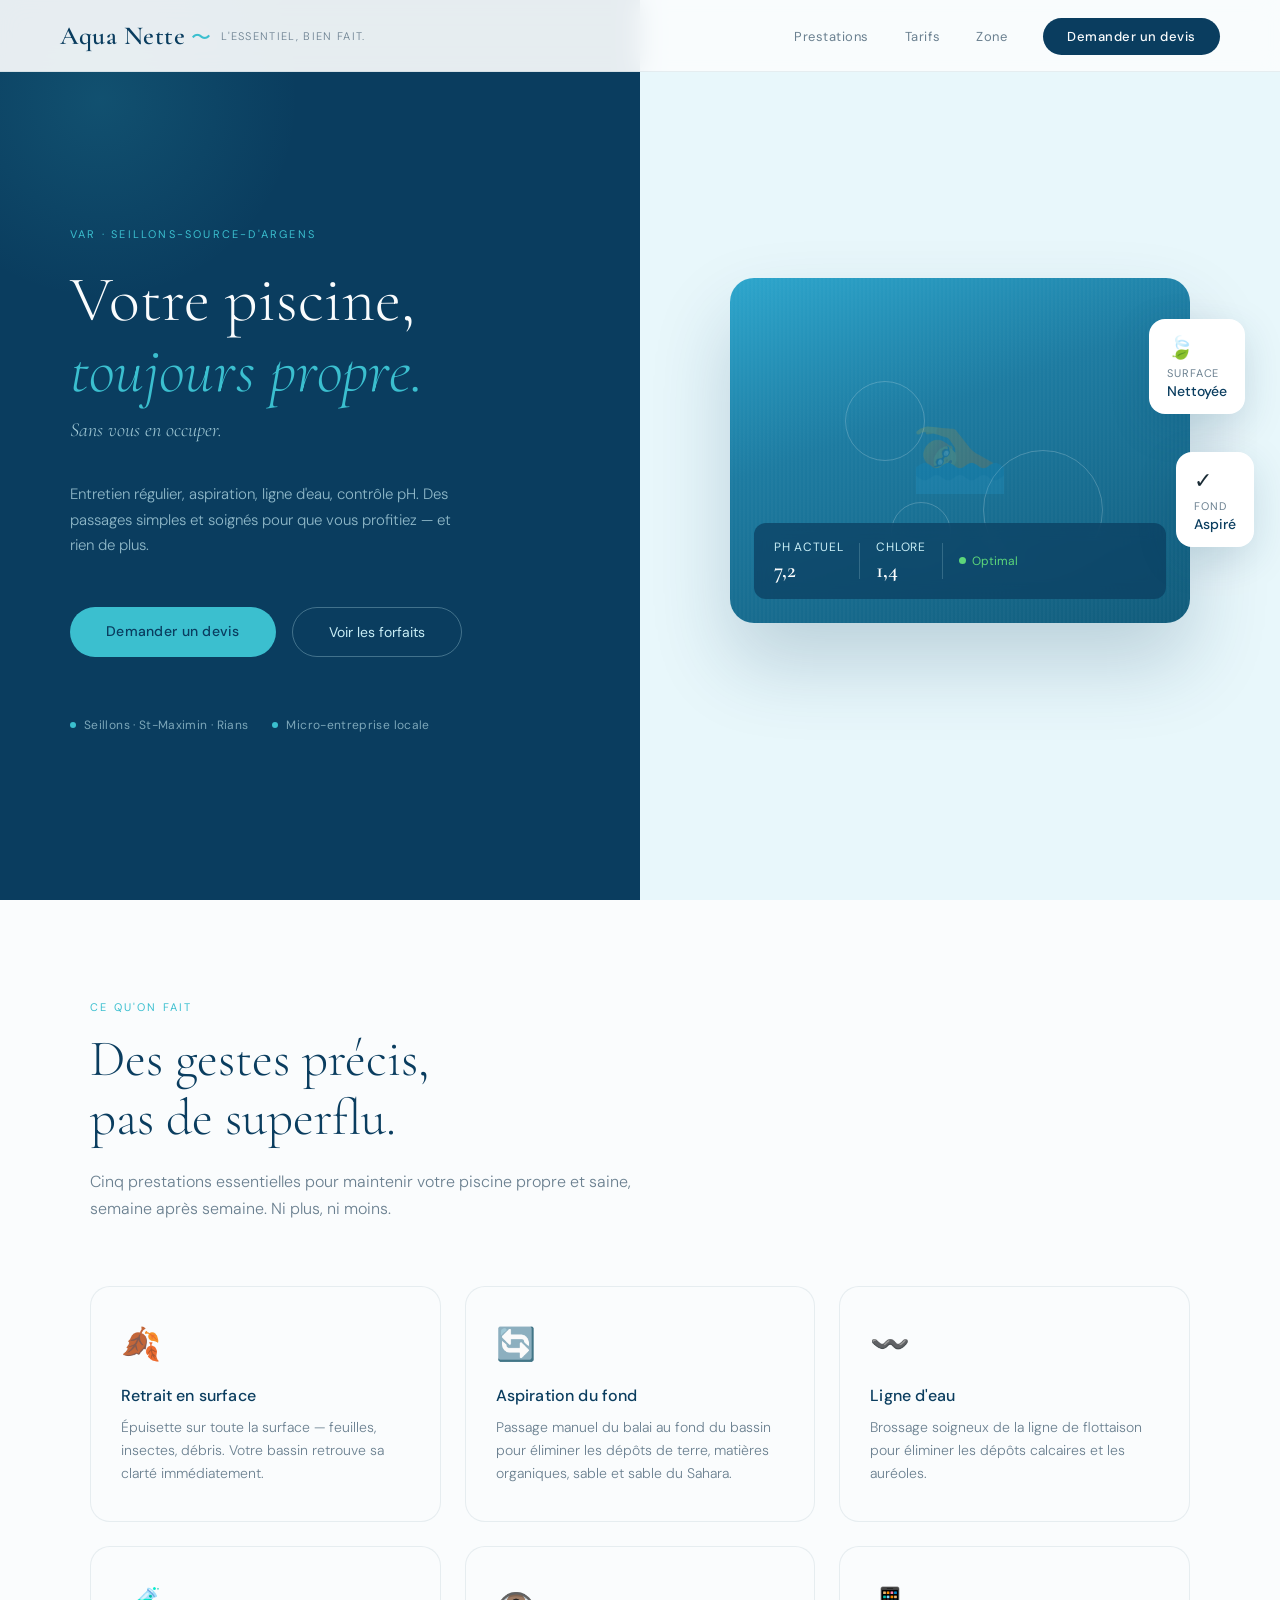
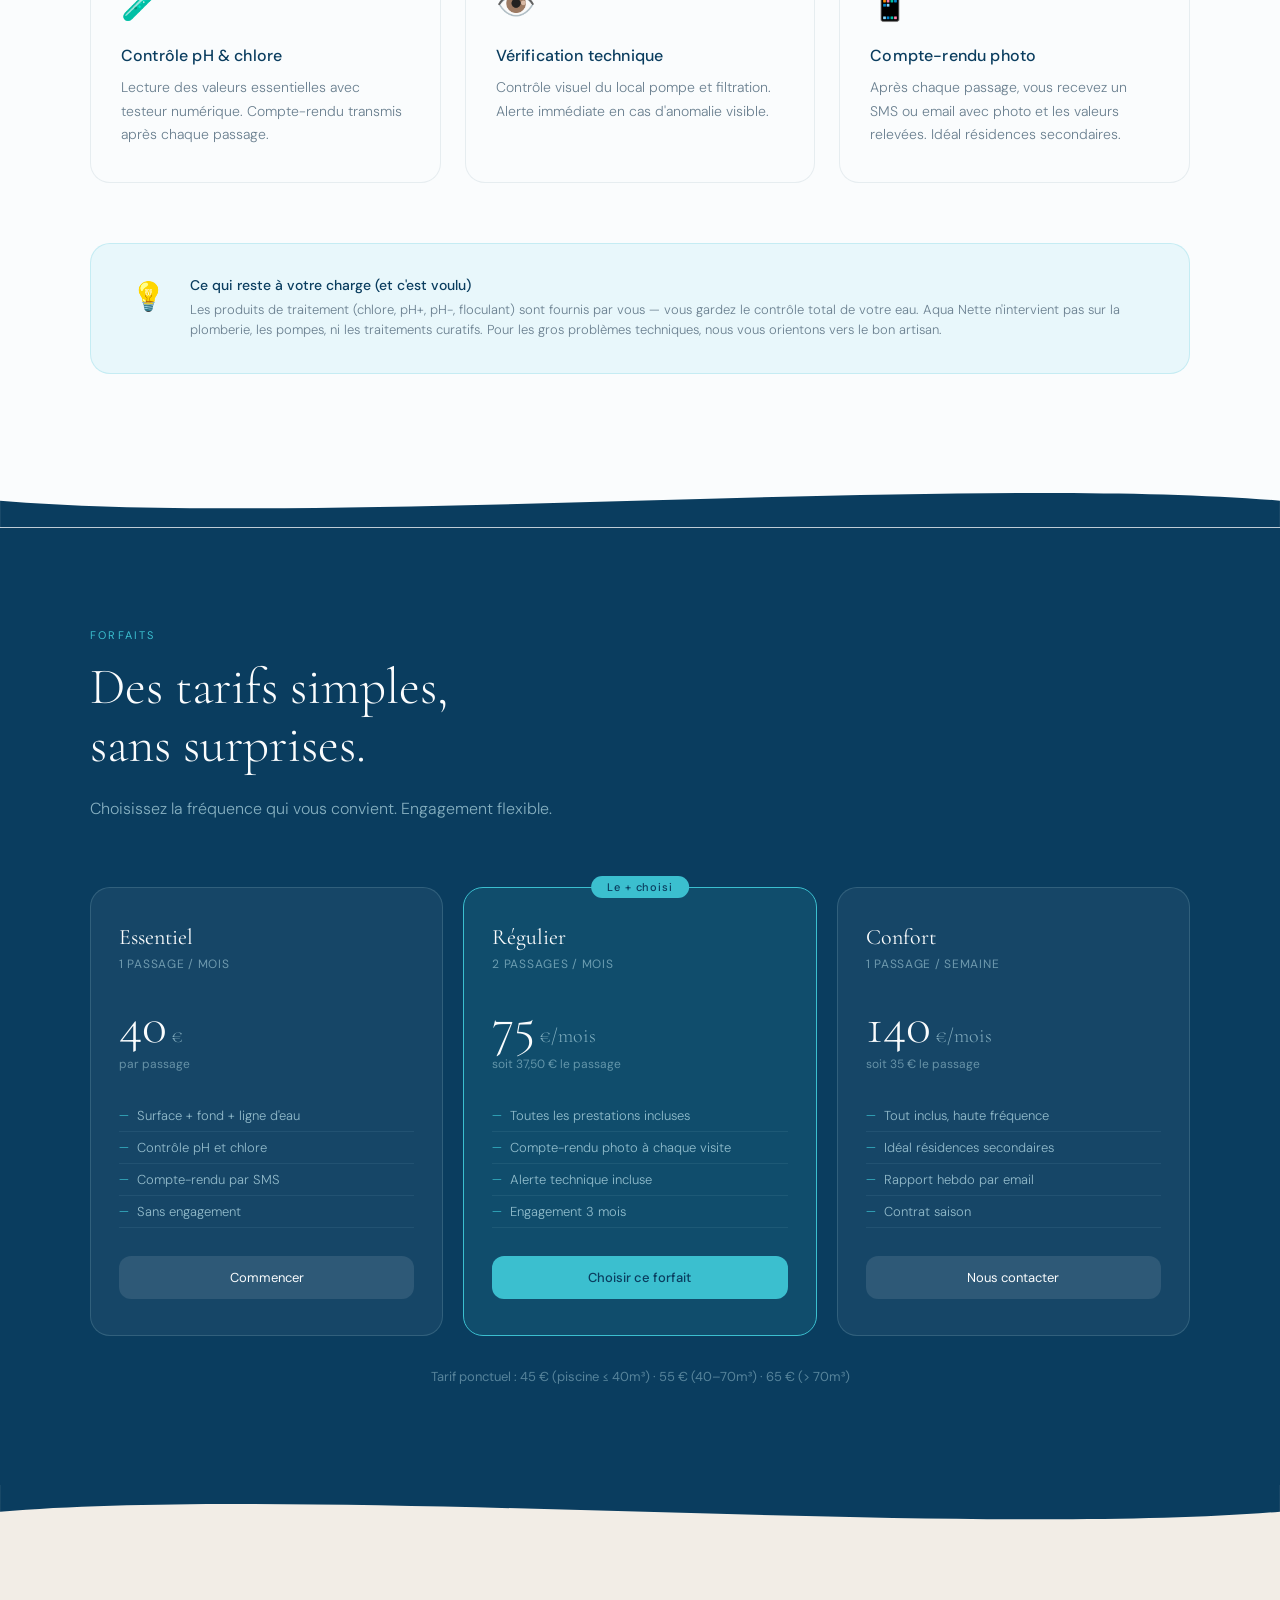
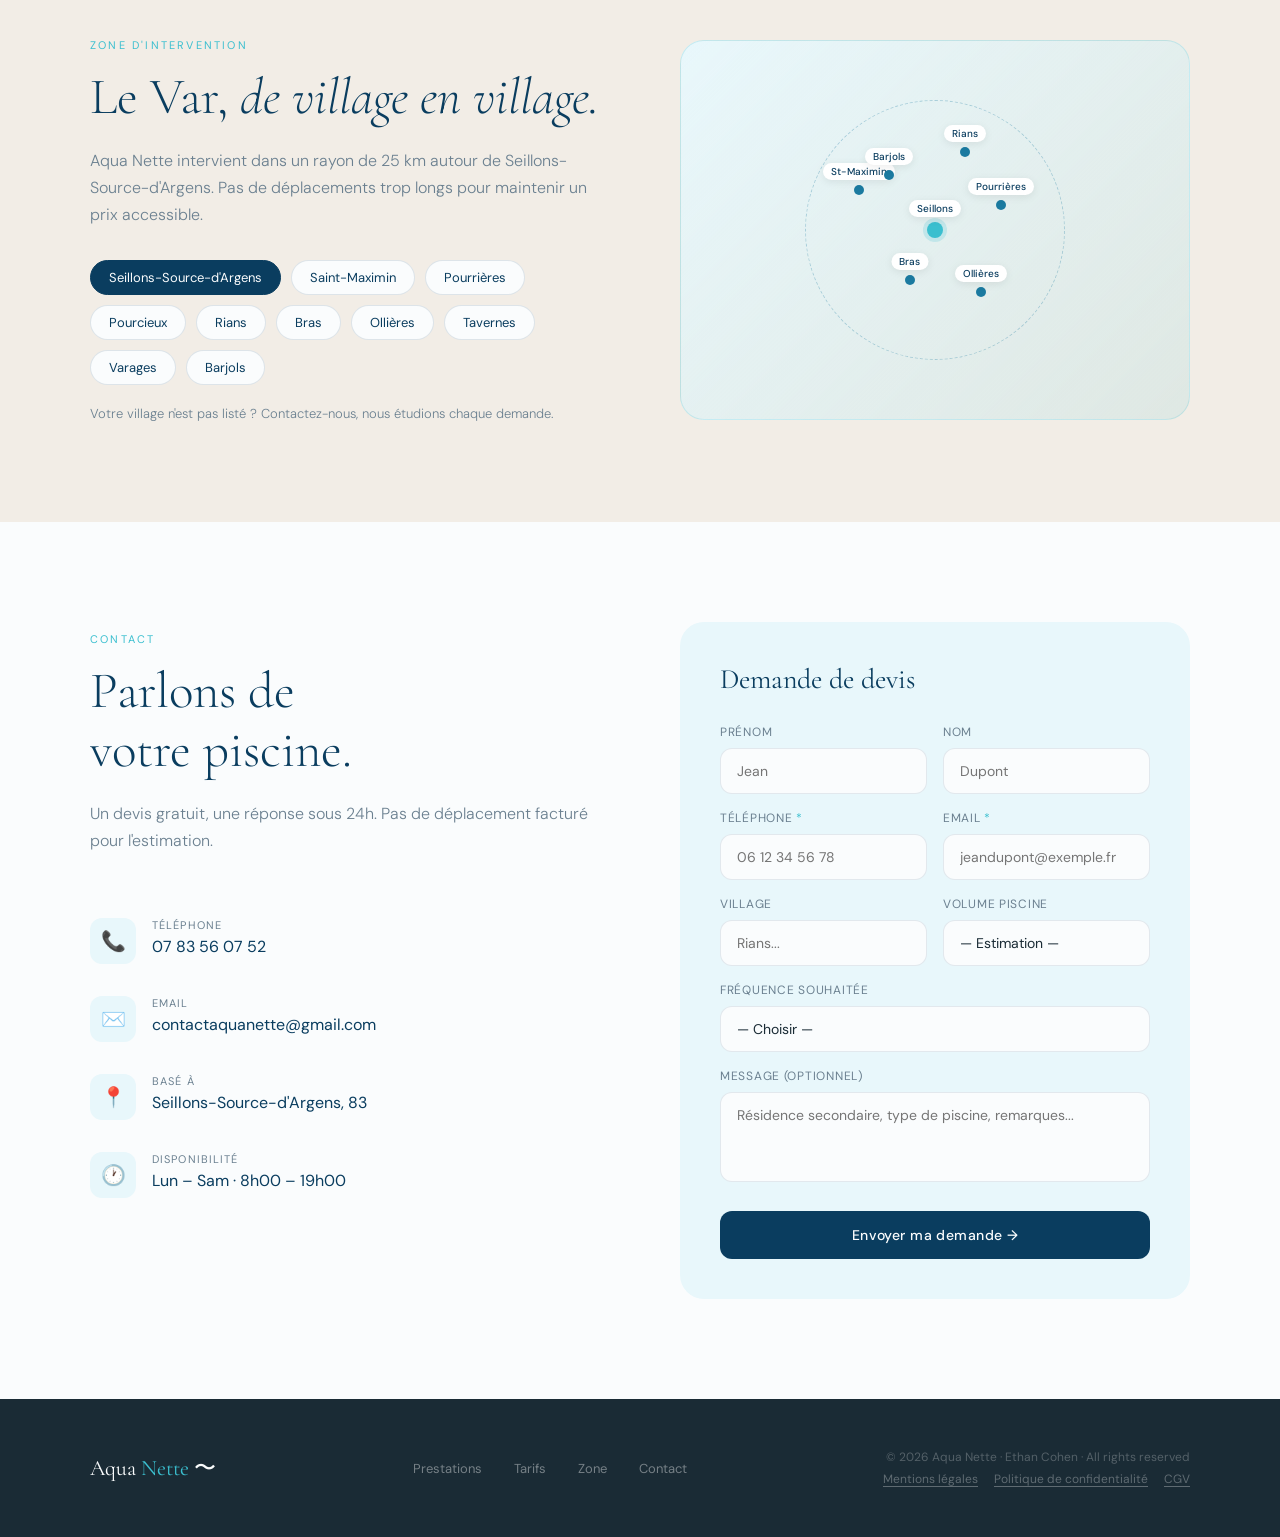
==== commit ca13f234: "HTML file index mentions légales" ====
--- a/index.html
+++ b/index.html
@@ -986,7 +986,7 @@
           <div class="contact-icon-box">✉️</div>
           <div>
             <div class="contact-label">Email</div>
-            <div class="contact-value"><a href="/cdn-cgi/l/email-protection#99faf6f7edf8faedf8e8ecf8f7fcededfcd9fef4f8f0f5b7faf6f4" style="color:inherit;"><span class="__cf_email__" data-cfemail="90f3fffee4f1f3e4f1e1e5f1fef5e4e4f5d0f7fdf1f9fcbef3fffd">[email&#160;protected]</span></a></div>
+            <div class="contact-value">contactaquanette@gmail.com</div>
           </div>
         </div>
         <div class="contact-item reveal">
@@ -1027,7 +1027,7 @@
             </div>
             <div class="form-group">
               <label class="form-label">Email <span style="color:var(--turquoise);">*</span></label>
-              <input type="email" name="email" class="form-input" placeholder="vous@exemple.fr" required>
+              <input type="email" name="email" class="form-input" placeholder="jeandupont@exemple.fr" required>
             </div>
           </div>
           <div class="form-row">
@@ -1116,7 +1116,7 @@
           <strong>Activité :</strong> Nettoyage de piscines — Code APE 8129B<br>
           <strong>Adresse :</strong> Seillons-Source-d'Argens, 83 (Var), France<br>
           <strong>Téléphone :</strong> 07 83 56 07 52<br>
-          <strong>Email :</strong> <a href="/cdn-cgi/l/email-protection#0f6c60617b6e6c7b6e7e7a6e616a7b7b6a4f68626e6663216c6062" style="color:inherit;"><span class="__cf_email__" data-cfemail="ed8e8283998c8e998c9c988c8388999988ad8a808c8481c38e8280">[email&#160;protected]</span></a><br>
+          <strong>Email :</strong> contactaquanette@gmail.com<br>
           <strong>SIRET :</strong> [À compléter après immatriculation]<br>
           <strong>Numéro URSSAF :</strong> [À compléter]<br>
           <strong>Pas de TVA intracommunautaire</strong> (franchise en base de TVA — art. 293 B du CGI)
@@ -1170,7 +1170,7 @@
       </div>
 
       <div class="ml-notice" style="margin-top:0;">
-        ⚠️ <strong>À faire avant la mise en ligne :</strong> compléter le numéro SIRET (obtenu après immatriculation à l'URSSAF) et le nom de votre hébergeur web dans les sections 1 et 2 ci-dessus.
+        ⚠️ <strong>À faire avant la mise en ligne :</strong> compléter le numéro SIRET (obtenu après immatriculation à l'URSSAF).
       </div>
 
     </div>
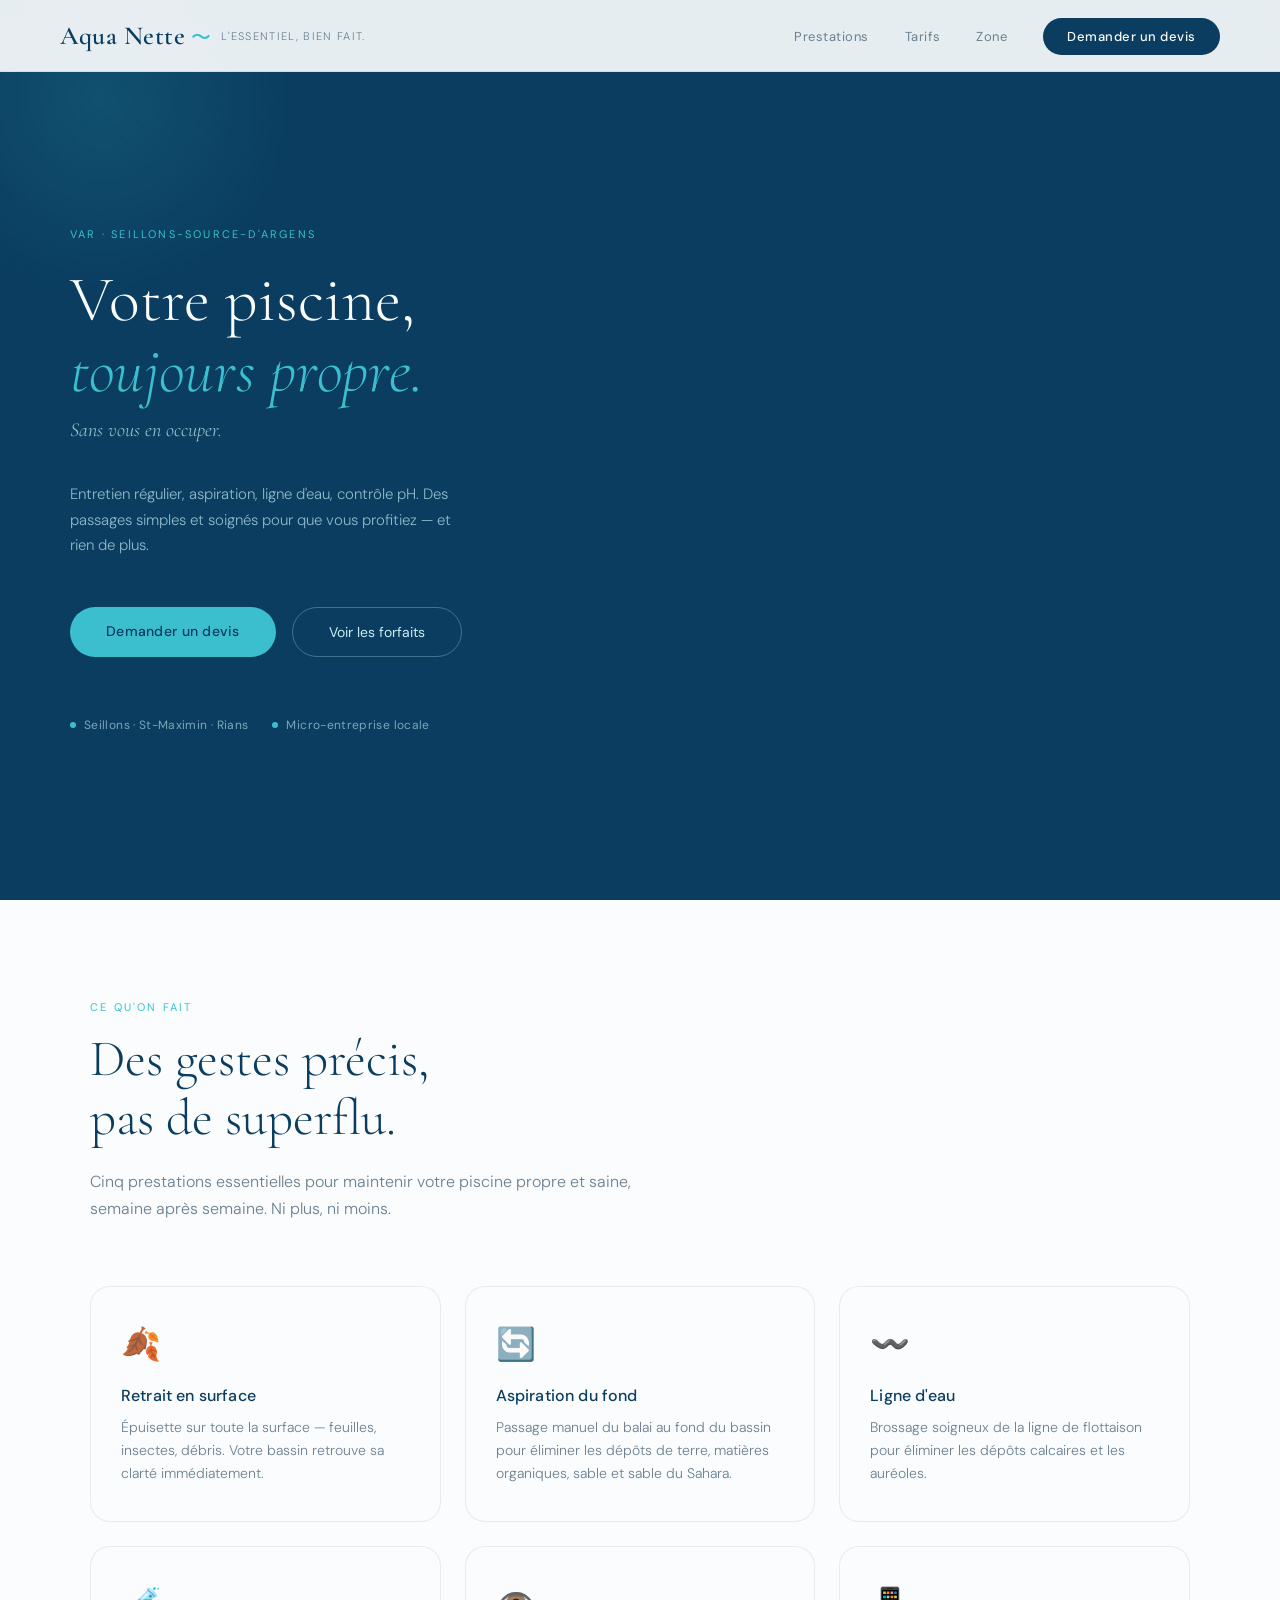
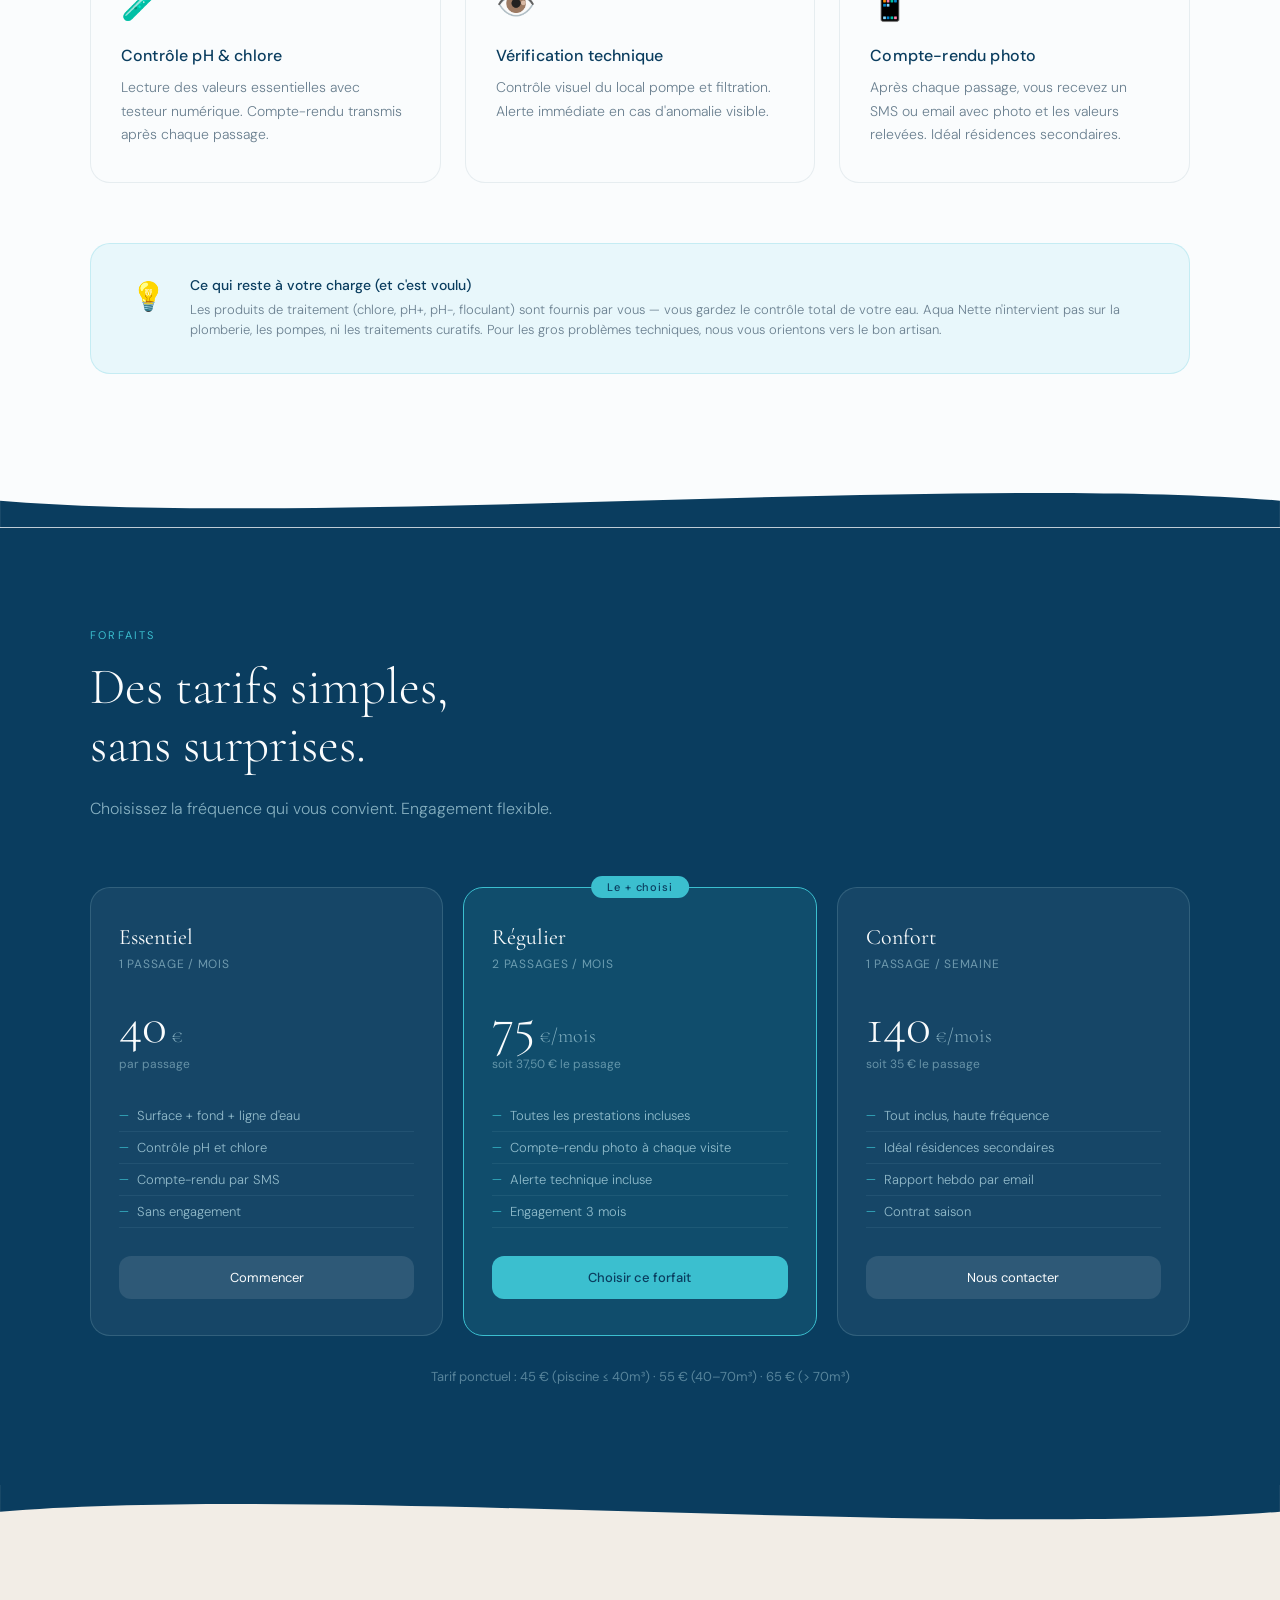
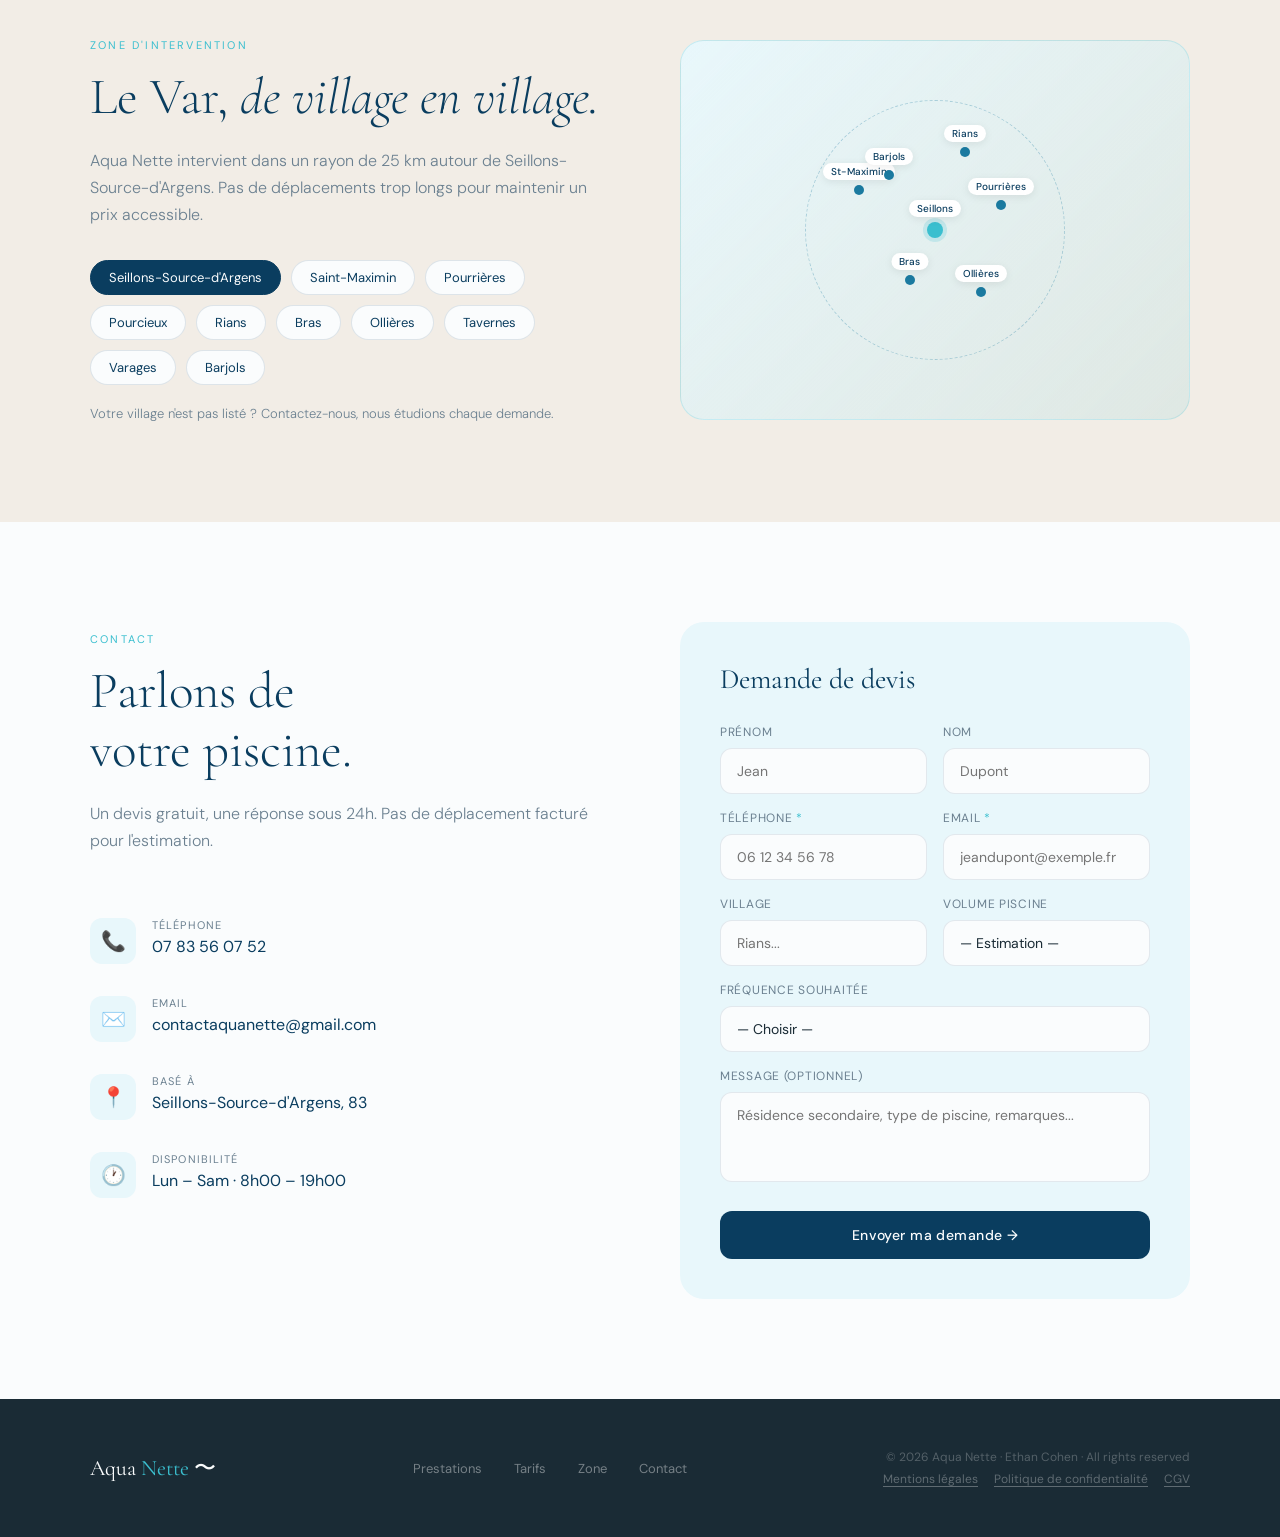
==== commit c23b98e2: "HTML file index remove hero-right" ====
--- a/index.html
+++ b/index.html
@@ -92,7 +92,7 @@
 .hero {
   min-height: 100vh;
   display: grid;
-  grid-template-columns: 1fr 1fr;
+  grid-template-columns: 1fr;
   position: relative;
   overflow: hidden;
 }
@@ -768,48 +768,6 @@
     <div class="hero-badges">
       <div class="badge"><div class="badge-dot"></div> Seillons · St-Maximin · Rians</div>
       <div class="badge"><div class="badge-dot"></div> Micro-entreprise locale</div>
-    </div>
-  </div>
-
-  <div class="hero-right">
-    <div class="pool-visual">
-      <div class="pool-container">
-        <div class="pool-bg">
-          <div class="ripple"></div>
-          <div class="ripple"></div>
-          <div class="ripple"></div>
-          <div class="water-shimmer"></div>
-          <div class="pool-icon">🏊</div>
-          <div class="pool-overlay">
-            <div>
-              <div class="pool-overlay-label">pH actuel</div>
-              <div class="pool-overlay-value">7,2</div>
-            </div>
-            <div class="pool-overlay-divider"></div>
-            <div>
-              <div class="pool-overlay-label">Chlore</div>
-              <div class="pool-overlay-value">1,4</div>
-            </div>
-            <div class="pool-overlay-divider"></div>
-            <div class="pool-status">
-              <div class="status-dot"></div>
-              Optimal
-            </div>
-          </div>
-        </div>
-      </div>
-
-      <div class="float-card" style="top:12%; right:-12%; animation-delay:0s;">
-        <div class="card-icon">🍃</div>
-        <div class="card-label">Surface</div>
-        <div class="card-value">Nettoyée</div>
-      </div>
-
-      <div class="float-card" style="bottom:22%; right:-14%; animation-delay:1.8s;">
-        <div class="card-icon">✓</div>
-        <div class="card-label">Fond</div>
-        <div class="card-value">Aspiré</div>
-      </div>
     </div>
   </div>
 </section>
@@ -1117,8 +1075,7 @@
           <strong>Adresse :</strong> Seillons-Source-d'Argens, 83 (Var), France<br>
           <strong>Téléphone :</strong> 07 83 56 07 52<br>
           <strong>Email :</strong> contactaquanette@gmail.com<br>
-          <strong>SIRET :</strong> [À compléter après immatriculation]<br>
-          <strong>Numéro URSSAF :</strong> [À compléter]<br>
+          <strong>SIRET :</strong> 92833233700023<br>
           <strong>Pas de TVA intracommunautaire</strong> (franchise en base de TVA — art. 293 B du CGI)
         </div>
       </div>
@@ -1143,7 +1100,7 @@
         <div class="ml-title">4. Données personnelles & RGPD</div>
         <div class="ml-text">
           Les informations collectées via le formulaire de contact (nom, téléphone, email) sont utilisées exclusivement pour répondre à vos demandes de devis. Elles ne sont ni revendues, ni transmises à des tiers.<br><br>
-          Conformément au Règlement (UE) 2016/679 (RGPD) et à la loi Informatique et Libertés, vous disposez d'un droit d'accès, de rectification et de suppression de vos données. Pour exercer ce droit : <strong><a href="/cdn-cgi/l/email-protection#d0b3bfbea4b1b3a4b1a1a5b1beb5a4a4b590b7bdb1b9bcfeb3bfbd" style="color:inherit;"><span class="__cf_email__" data-cfemail="0c6f6362786d6f786d7d796d62697878694c6b616d6560226f6361">[email&#160;protected]</span></a></strong><br><br>
+          Conformément au Règlement (UE) 2016/679 (RGPD) et à la loi Informatique et Libertés, vous disposez d'un droit d'accès, de rectification et de suppression de vos données. Pour exercer ce droit : <strong>contactaquanette@gmail.com</strong><br><br>
           <strong>Durée de conservation :</strong> les données de contact sont conservées 3 ans maximum à compter du dernier échange.
         </div>
       </div>
@@ -1168,11 +1125,6 @@
           Le présent site est soumis au droit français. Tout litige relatif à son utilisation relève de la compétence exclusive des tribunaux français.
         </div>
       </div>
-
-      <div class="ml-notice" style="margin-top:0;">
-        ⚠️ <strong>À faire avant la mise en ligne :</strong> compléter le numéro SIRET (obtenu après immatriculation à l'URSSAF).
-      </div>
-
     </div>
   </div>
 </div>
@@ -1189,7 +1141,7 @@
 
       <div class="ml-section">
         <div class="ml-title">1. Responsable du traitement</div>
-        <div class="ml-text"><strong>Ethan Cohen</strong> — Aqua Nette, micro-entrepreneur<br>Seillons-Source-d'Argens, 83 (Var)<br>Contact : <a href="/cdn-cgi/l/email-protection#75161a1b01141601140400141b10010110351218141c195b161a18" style="color:inherit;"><span class="__cf_email__" data-cfemail="96f5f9f8e2f7f5e2f7e7e3f7f8f3e2e2f3d6f1fbf7fffab8f5f9fb">[email&#160;protected]</span></a> · 07 83 56 07 52</div>
+        <div class="ml-text"><strong>Ethan Cohen</strong> — Aqua Nette, micro-entrepreneur<br>Seillons-Source-d'Argens, 83 (Var)<br>Contact : contactaquanette@gmail.com · 07 83 56 07 52</div>
       </div>
 
       <div class="ml-section">
@@ -1241,7 +1193,7 @@
           — <strong>Droit à l'effacement</strong> : demander la suppression de vos données<br>
           — <strong>Droit d'opposition</strong> : vous opposer au traitement<br>
           — <strong>Droit à la portabilité</strong> : recevoir vos données dans un format lisible<br><br>
-          Pour exercer ces droits : <strong><a href="/cdn-cgi/l/email-protection#284b47465c494b5c49595d49464d5c5c4d684f45494144064b4745" style="color:inherit;"><span class="__cf_email__" data-cfemail="f4979b9a80959780958581959a91808091b49399959d98da979b99">[email&#160;protected]</span></a></strong><br>
+          Pour exercer ces droits : <strong>contactaquanette@gmail.com</strong><br>
           Réponse sous 30 jours. En cas de litige : <a href="https://www.cnil.fr" style="color:var(--azure);">www.cnil.fr</a>
         </div>
       </div>
@@ -1258,7 +1210,7 @@
 
       <div class="ml-section" style="margin-bottom:0;">
         <div class="ml-title">9. Mise à jour</div>
-        <div class="ml-text">Cette politique peut être mise à jour à tout moment.<br><br><strong>Dernière mise à jour :</strong> Janvier 2026</div>
+        <div class="ml-text">Cette politique peut être mise à jour à tout moment.<br><br><strong>Dernière mise à jour :</strong> Mars 2026</div>
       </div>
     </div>
   </div>
@@ -1271,7 +1223,7 @@
       <button class="modal-close" onclick="document.getElementById('modal-cgv').classList.remove('open')">✕</button>
     </div>
     <div class="modal-body">
-      <div class="ml-notice">Les présentes CGV s'appliquent à toutes les prestations de nettoyage de piscines réalisées par Ethan Cohen — Aqua Nette, micro-entrepreneur (SIRET : [à compléter]), pour tout client particulier ou professionnel.</div>
+      <div class="ml-notice">Les présentes CGV s'appliquent à toutes les prestations de nettoyage de piscines réalisées par Ethan Cohen — Aqua Nette, micro-entrepreneur (SIRET : 92833233700023), pour tout client particulier ou professionnel.</div>
       <div style="height:20px;"></div>
 
       <div class="ml-section">
@@ -1324,7 +1276,7 @@
         <div class="ml-title">Article 6 — Paiement</div>
         <div class="ml-text">
           <strong>Délai :</strong> Paiement à réception de facture, sous 7 jours.<br>
-          <strong>Modes acceptés :</strong> Virement, espèces, chèque, PayPal, Lydia/Sumeria.<br>
+          <strong>Modes acceptés :</strong> Virement, espèces, chèque, carte bancaire.<br>
           <strong>Retard :</strong> Pénalités au taux légal en vigueur + indemnité forfaitaire de 40 € (art. L.441-10 C. com.). Forfaits impayés = suspension immédiate des prestations.
         </div>
       </div>
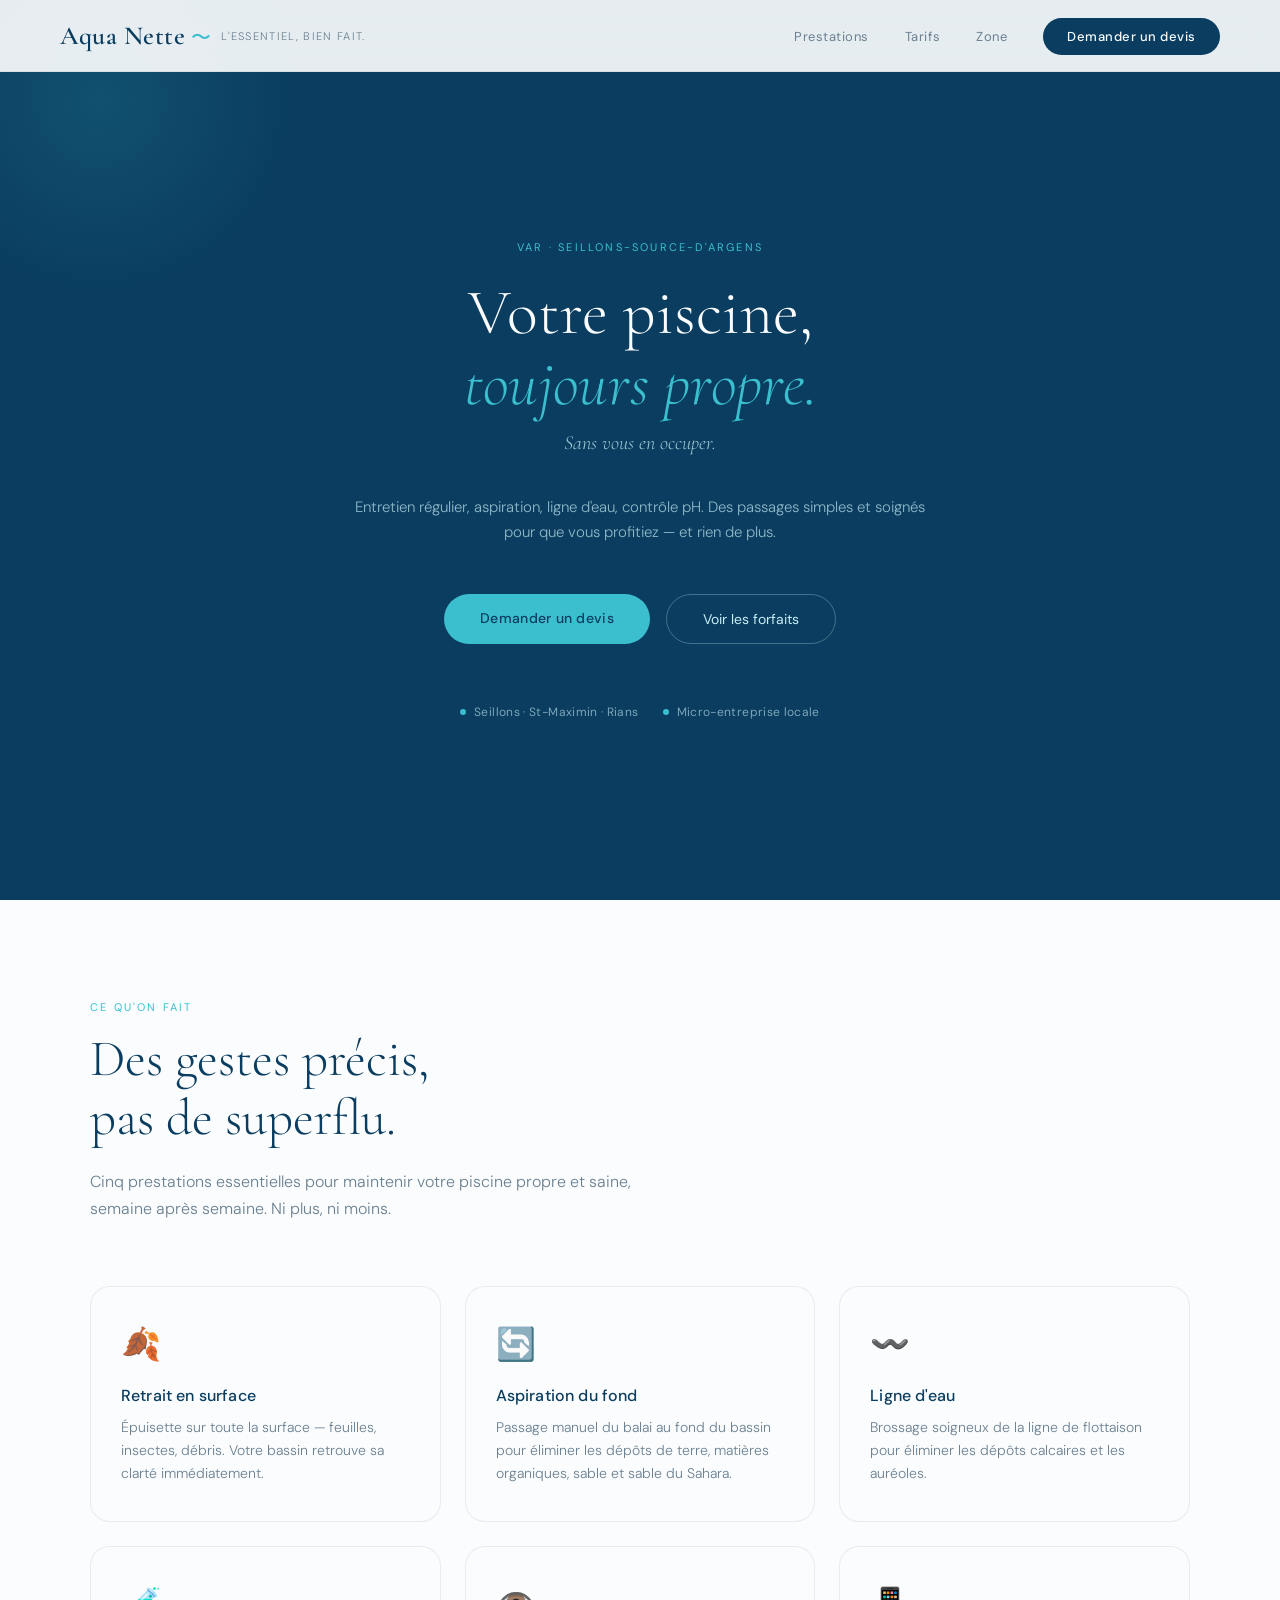
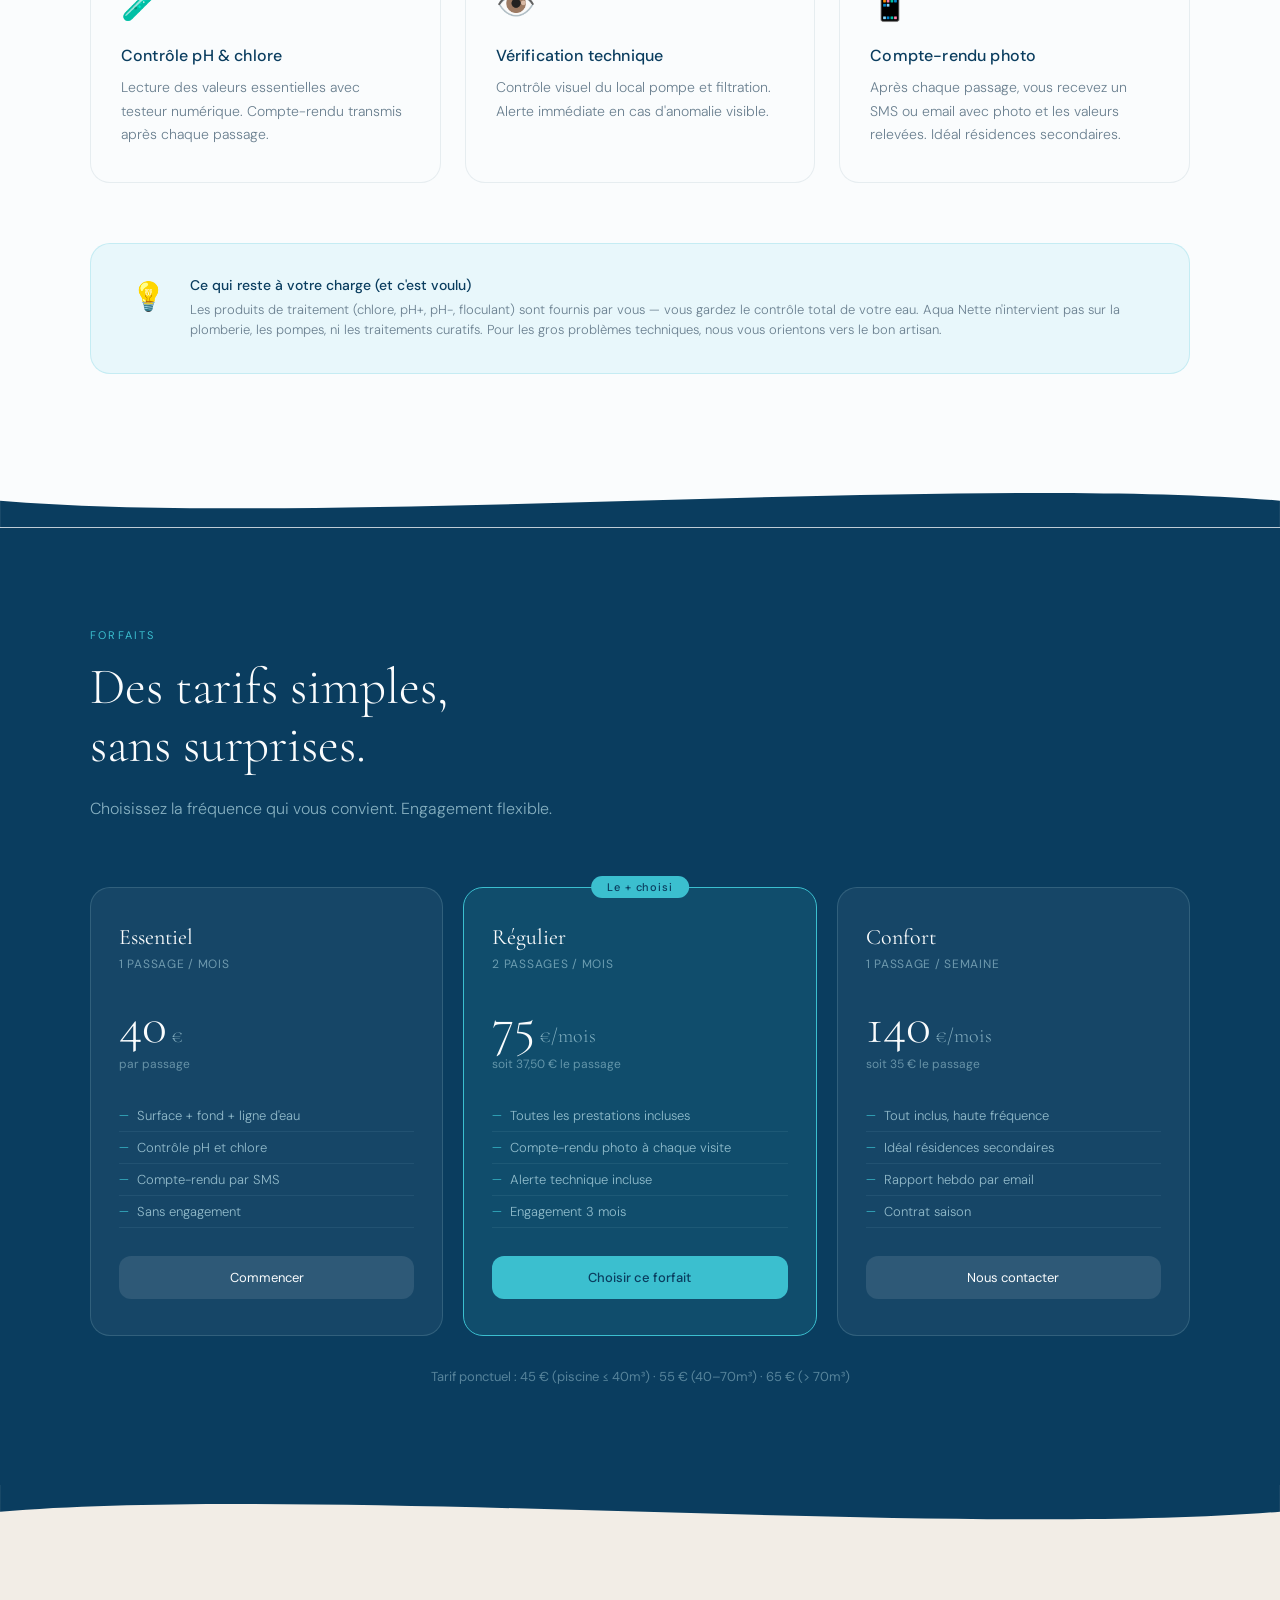
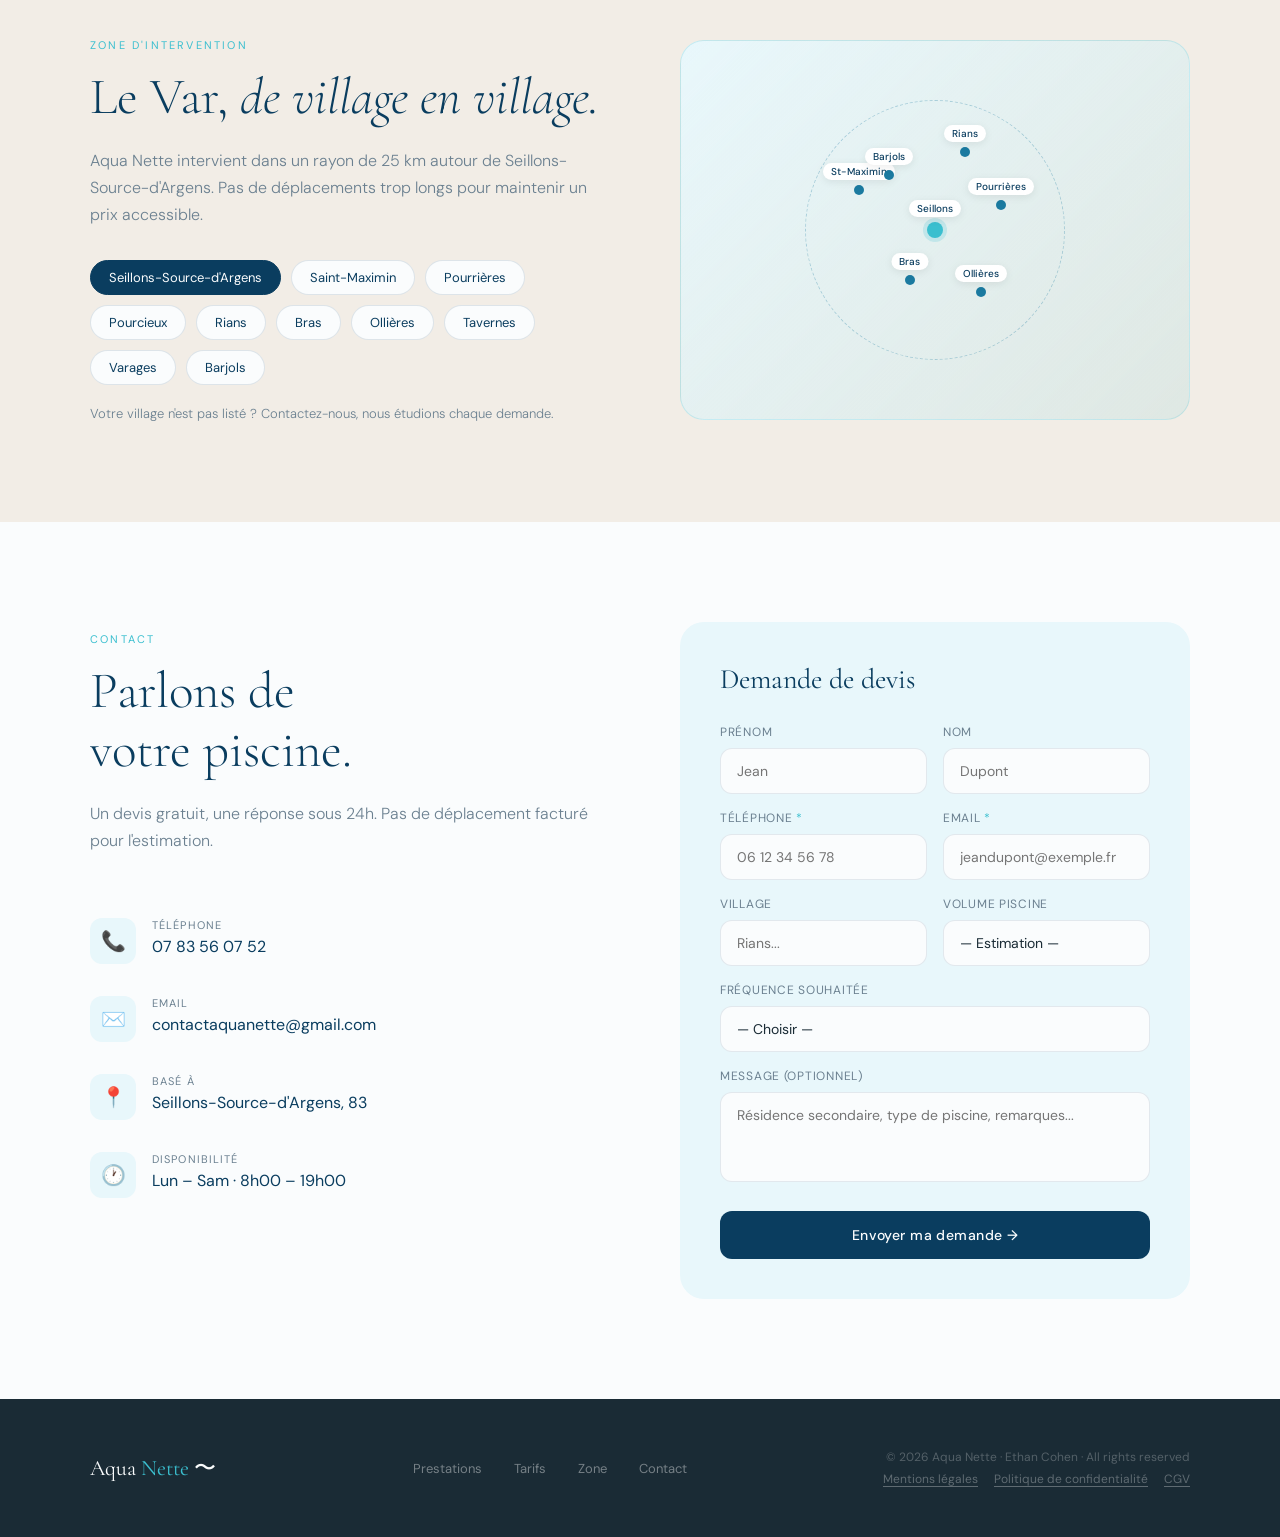
==== commit a23a0fad: "HTML file index align text center" ====
--- a/index.html
+++ b/index.html
@@ -100,9 +100,11 @@
 .hero-left {
   background: var(--bleu);
   display: flex; flex-direction: column; justify-content: center;
+  align-items: center;
   padding: 140px 70px 80px 70px;
   position: relative;
   overflow: hidden;
+  text-align: center;
 }
 
 .hero-left::before {
@@ -152,7 +154,7 @@
   font-size: 15px;
   color: rgba(200,237,245,0.7);
   line-height: 1.7;
-  max-width: 400px;
+  max-width: 600px;
   margin-bottom: 48px;
   font-weight: 300;
   opacity: 0; animation: fadeUp 0.8s 0.65s forwards;
